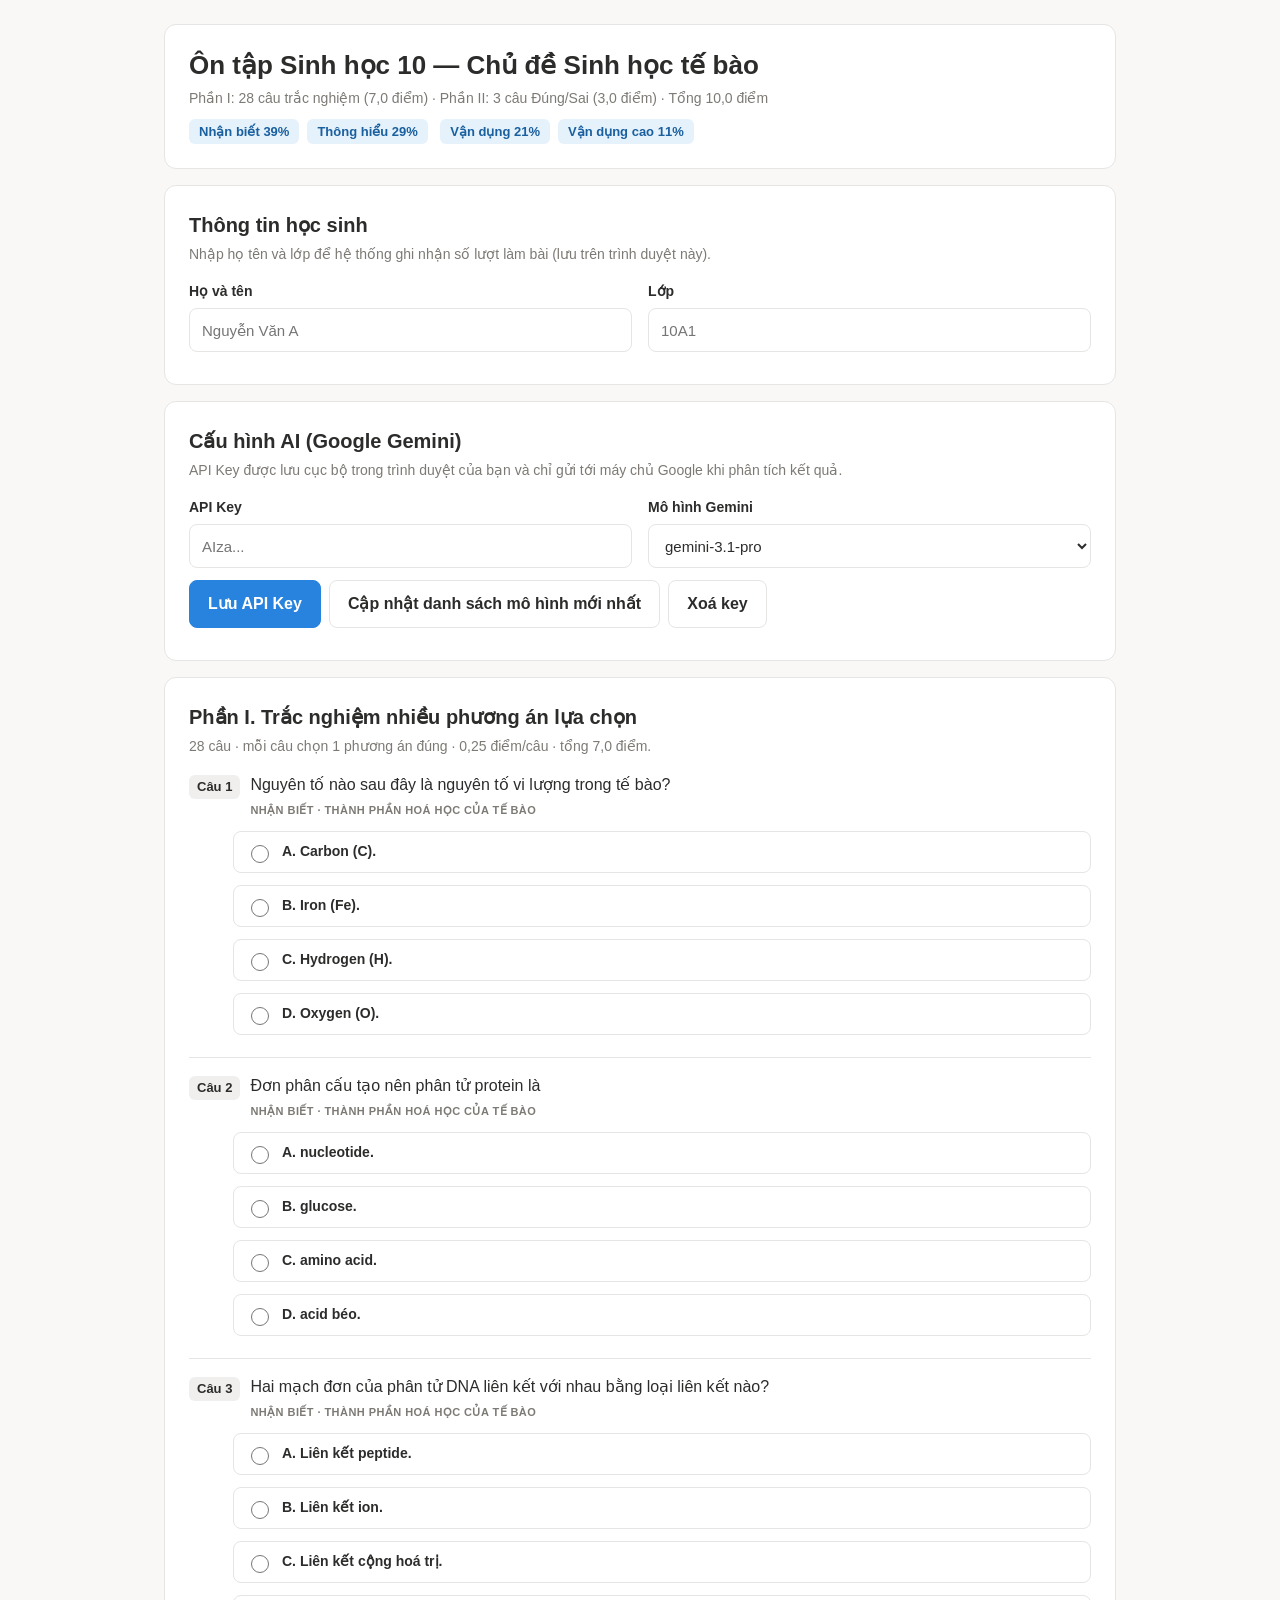
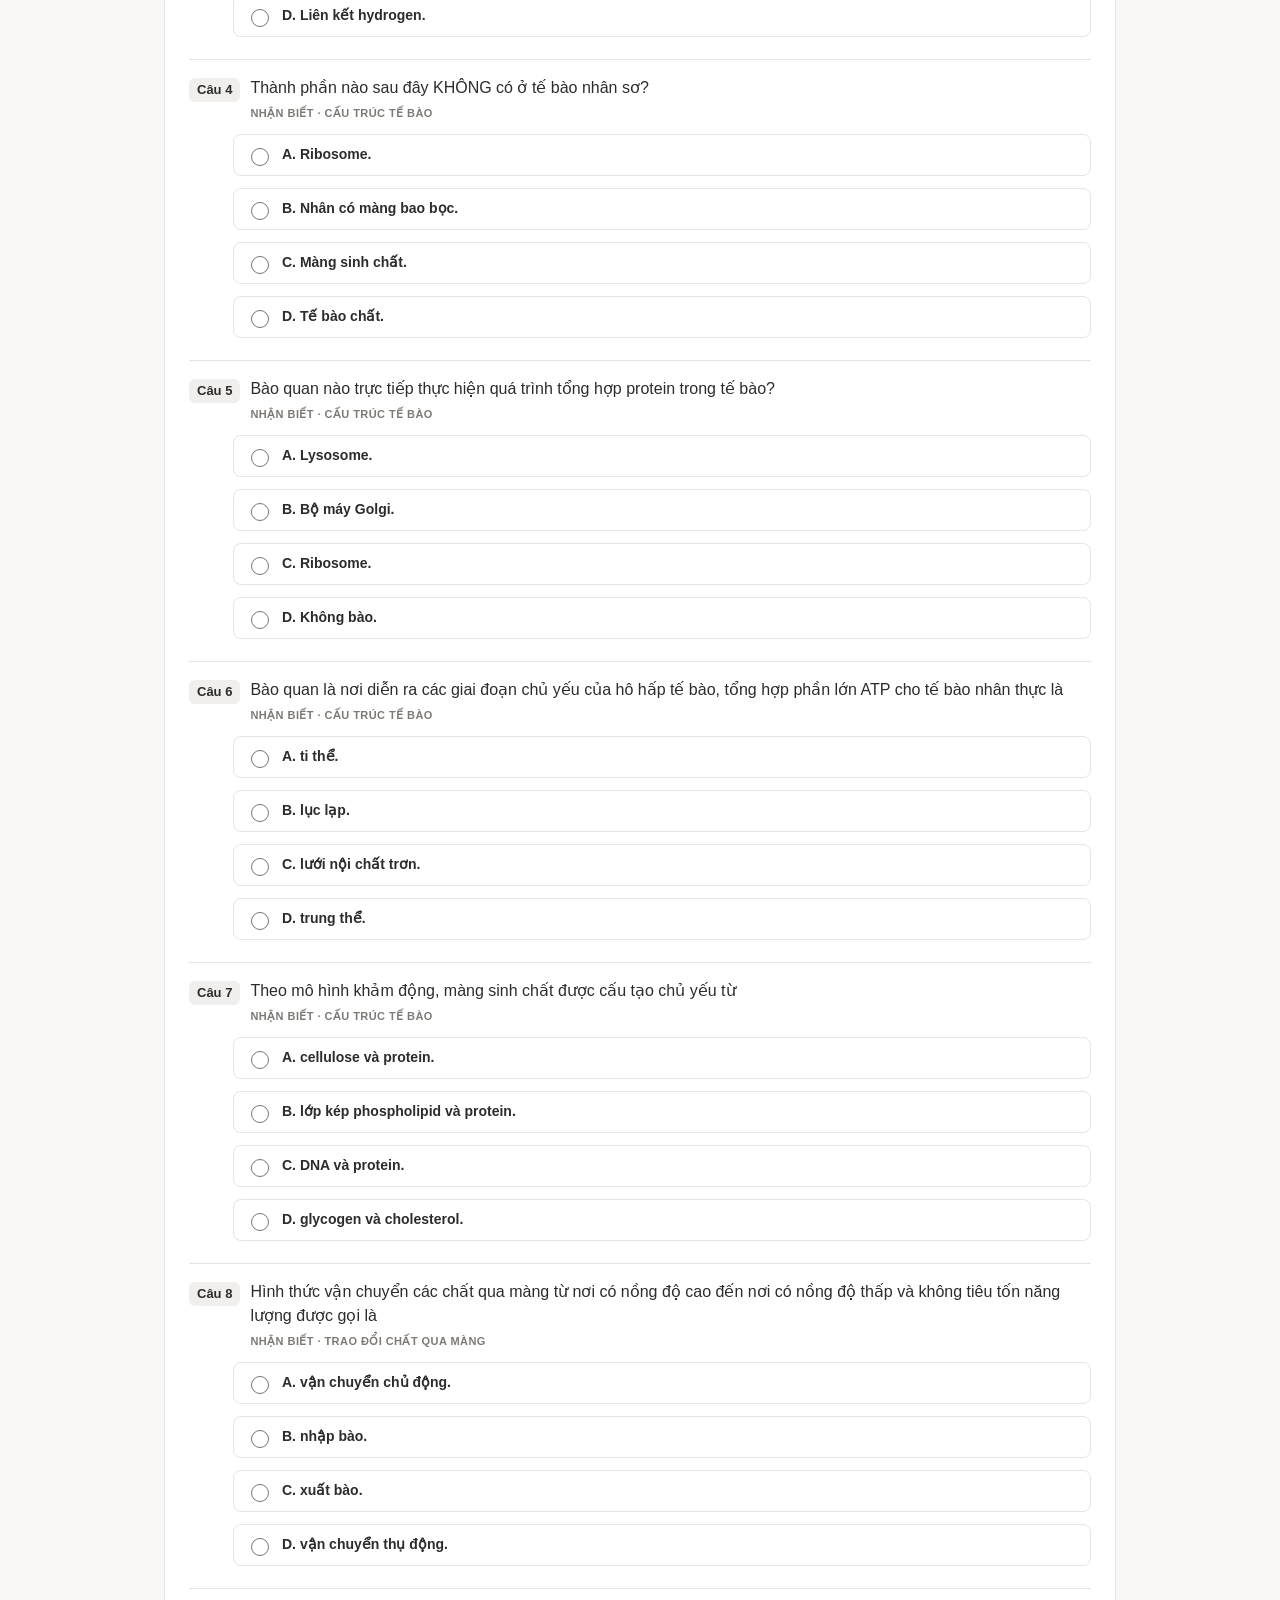
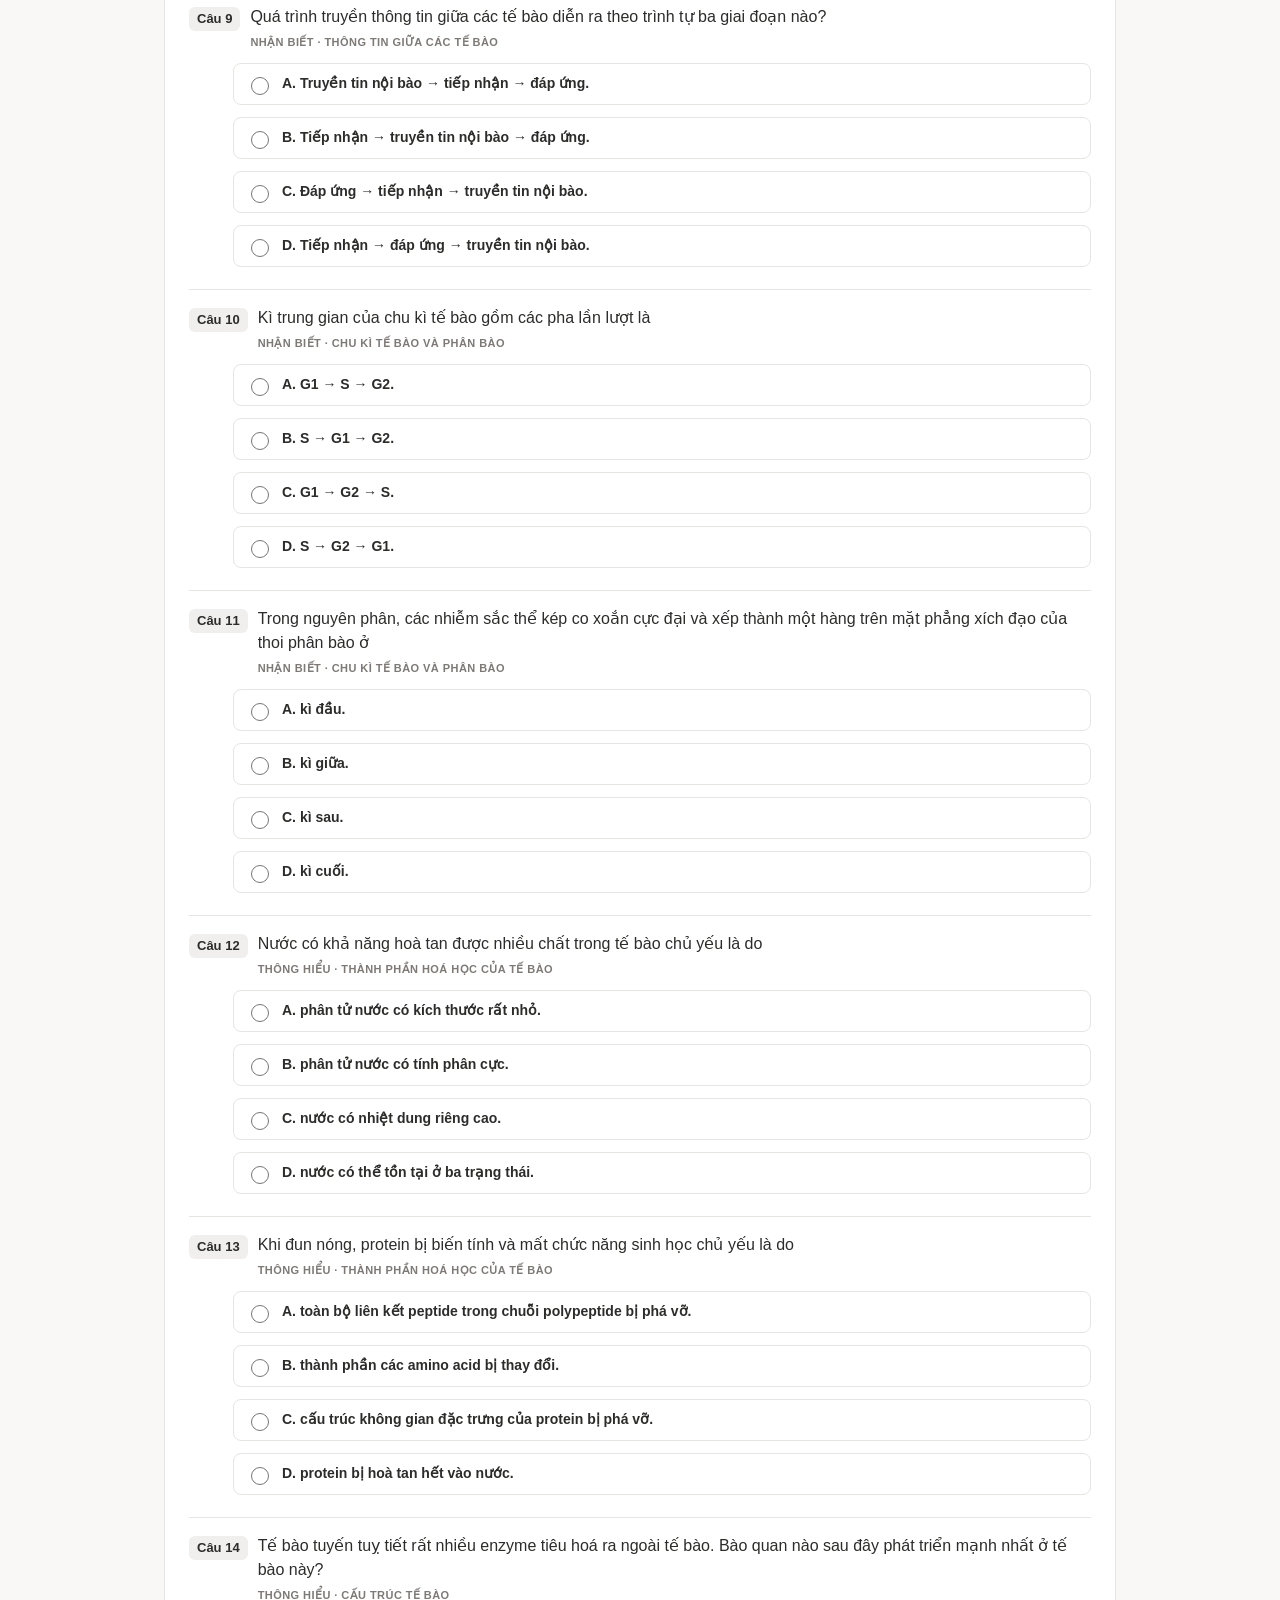
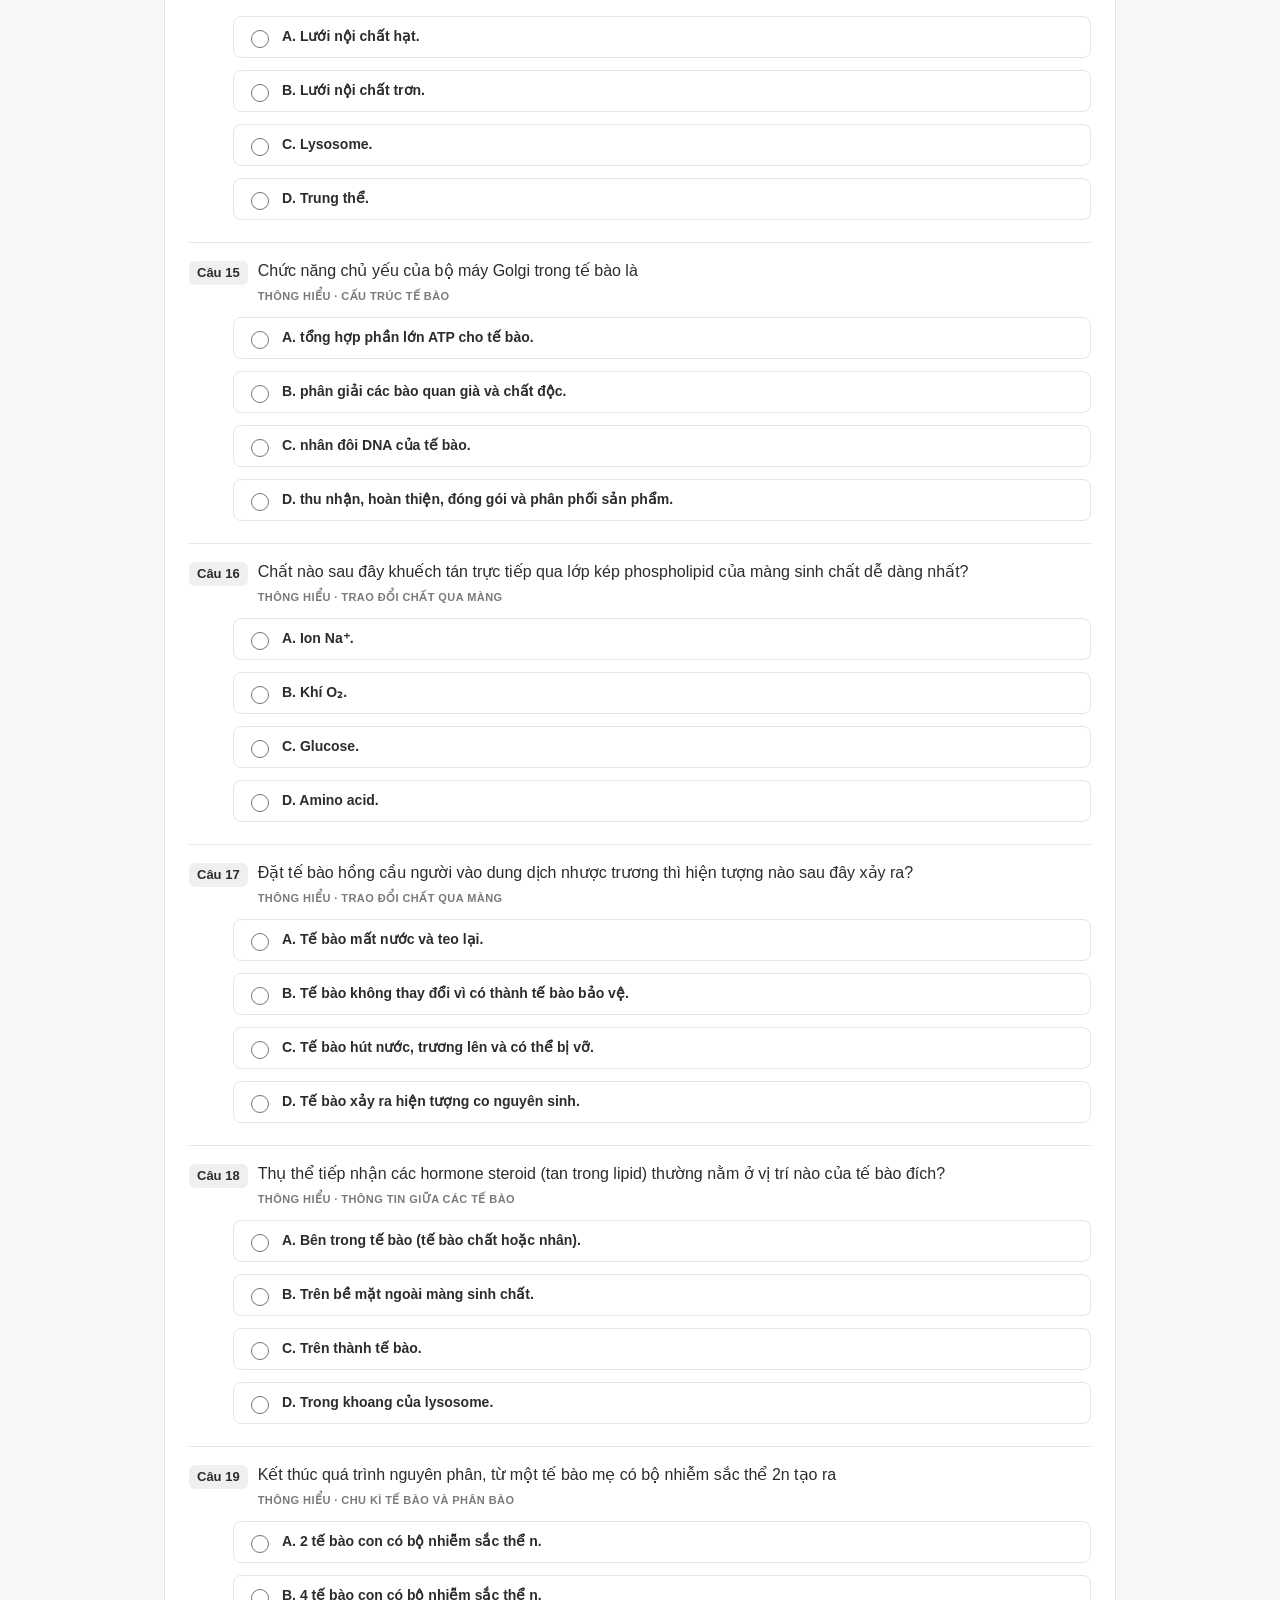
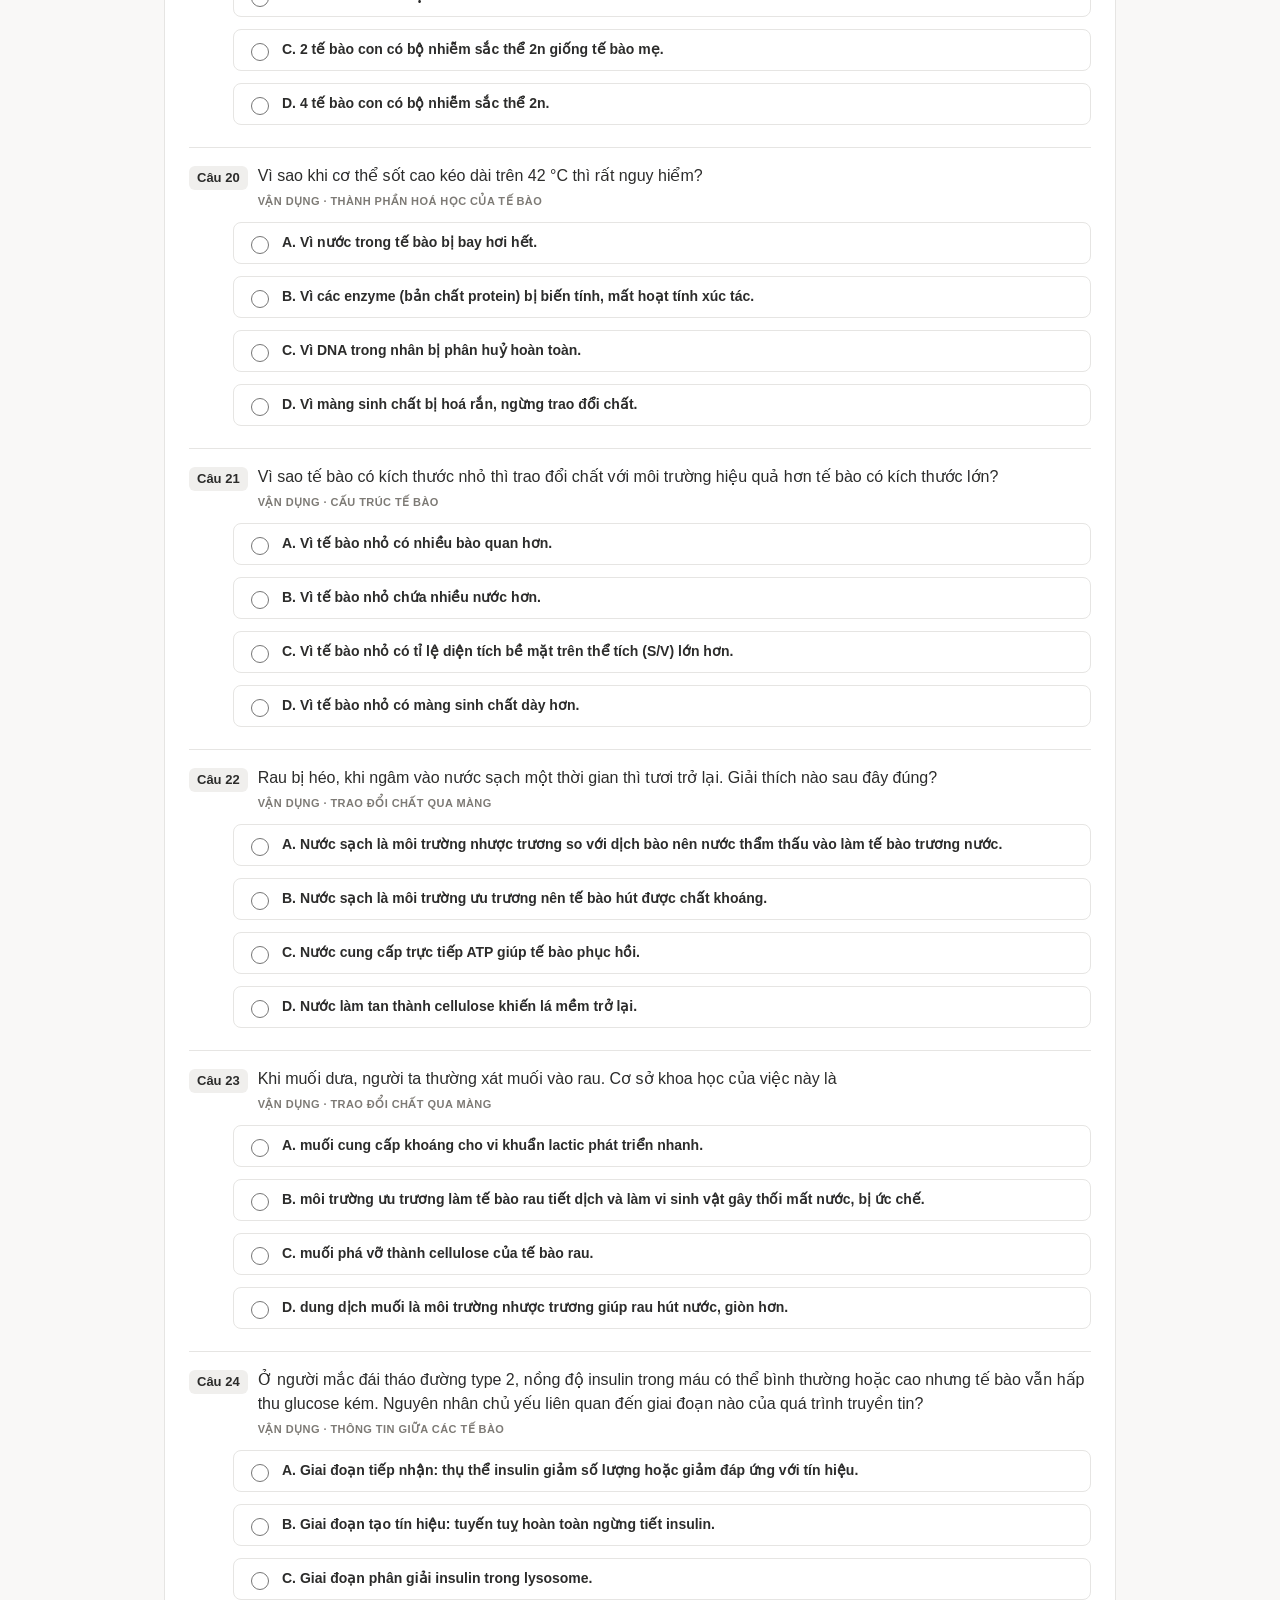
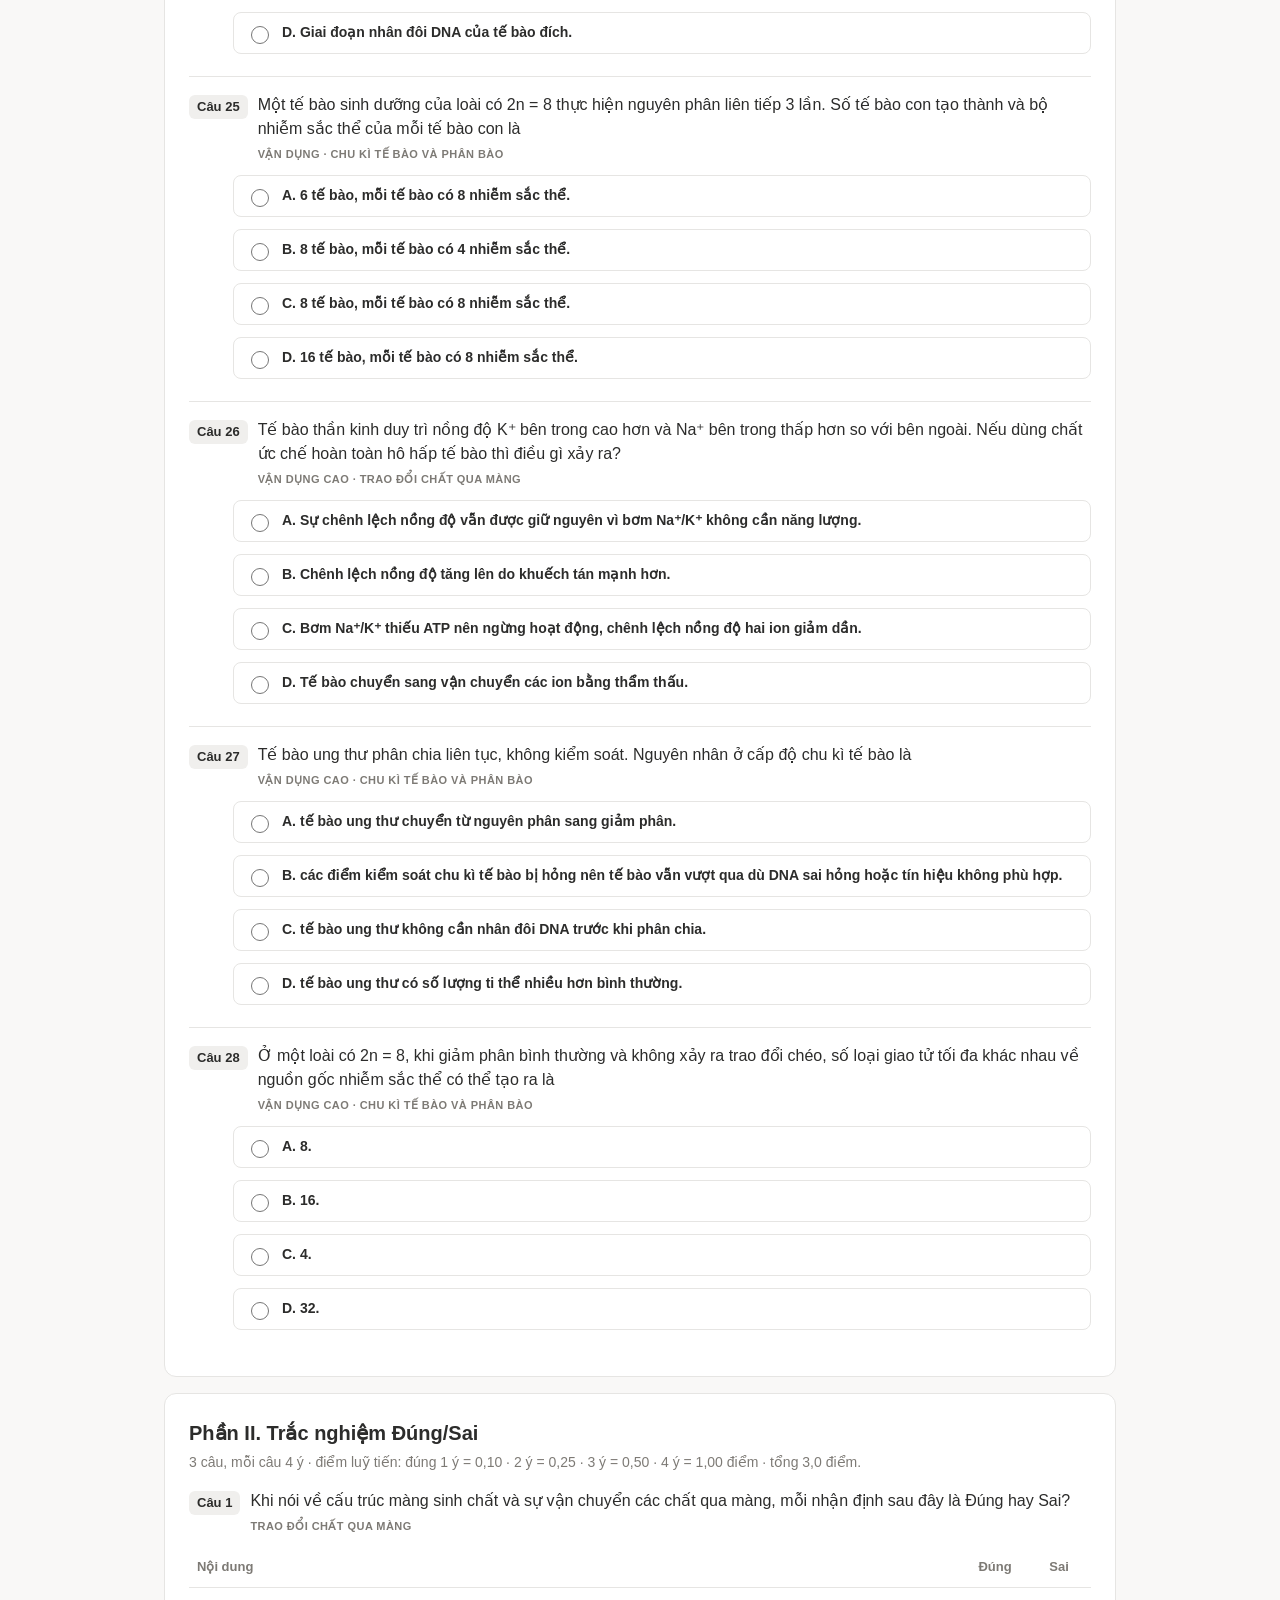
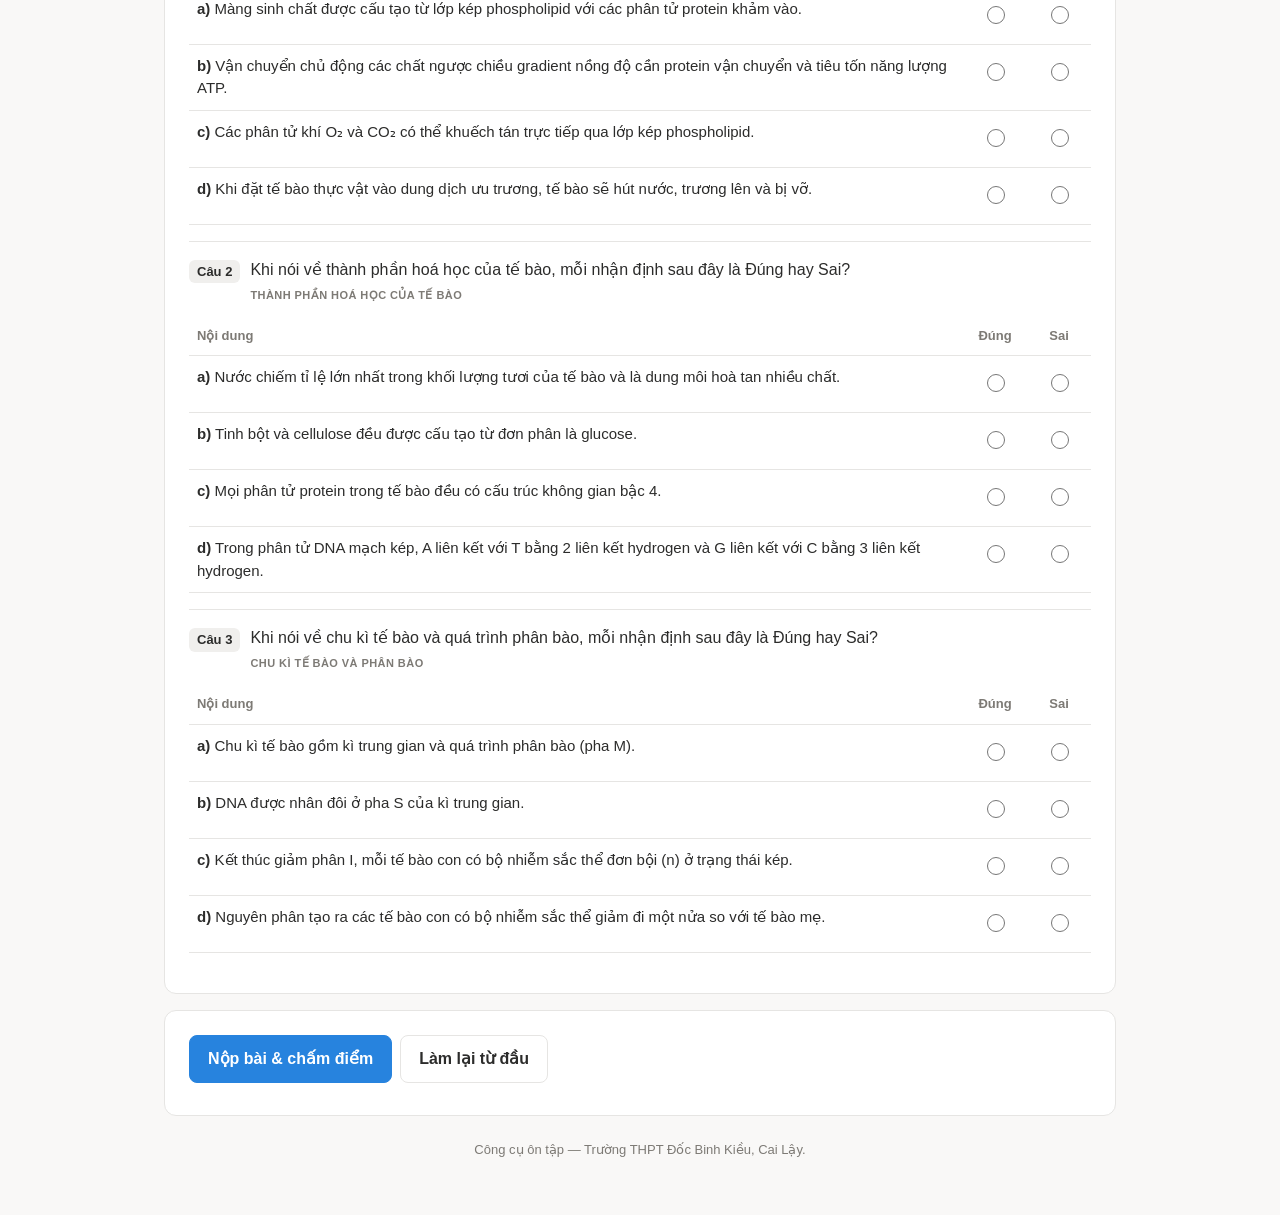
==== index.html @ 1cf95577 "Add files via upload" ====
<!DOCTYPE html>
<html lang="vi">
<head>
<meta charset="UTF-8" />
<meta name="viewport" content="width=device-width, initial-scale=1" />
<title>Ôn tập Sinh học 10 — Sinh học tế bào</title>
<style>
  :root{
    --text:#2C2C2B; --text2:#7D7A75; --canvas:#FFFFFF; --soft:#F9F8F7;
    --surface2:#F0EFED; --border:#E6E5E3;
    --blue:#2783DE; --blue-soft:#E5F2FC;
    --green:#46A171; --green-soft:#E8F1EC;
    --orange:#D5803B; --orange-soft:#FBEBDE;
    --red:#E56458; --red-soft:#FCE9E7;
  }
  *{box-sizing:border-box}
  body{margin:0;background:var(--soft);color:var(--text);
    font:16px/1.5 -apple-system,BlinkMacSystemFont,"Segoe UI",Roboto,Helvetica,Arial,sans-serif;}
  .wrap{max-width:1000px;margin:0 auto;padding:24px}
  header.hero{background:var(--canvas);border:1px solid var(--border);border-radius:12px;padding:24px;margin-bottom:16px}
  h1{font-size:26px;line-height:1.25;margin:0 0 6px}
  .sub{color:var(--text2);font-size:14px;margin:0}
  .pill{display:inline-block;background:var(--blue-soft);color:#1a5f9e;border-radius:6px;padding:3px 10px;font-size:13px;font-weight:600;margin-right:8px;margin-top:10px}
  .card{background:var(--canvas);border:1px solid var(--border);border-radius:12px;padding:24px;margin-bottom:16px}
  .card h2{font-size:20px;margin:0 0 4px}
  .card h3{font-size:17px;margin:0 0 12px}
  .hint{color:var(--text2);font-size:14px;margin:0 0 16px}
  .grid2{display:grid;grid-template-columns:1fr 1fr;gap:16px}
  label{display:block;font-size:14px;font-weight:600;margin-bottom:6px}
  input[type=text],input[type=password],select{width:100%;padding:10px 12px;border:1px solid var(--border);border-radius:8px;font-size:15px;background:var(--canvas);color:var(--text);min-height:44px}
  input:focus,select:focus,button:focus-visible{outline:2px solid var(--blue);outline-offset:1px}
  button{font:inherit;font-weight:600;border-radius:8px;border:1px solid var(--border);background:var(--canvas);color:var(--text);padding:11px 18px;min-height:44px;cursor:pointer}
  button:hover{background:var(--surface2)}
  button:disabled{opacity:.55;cursor:not-allowed}
  button.primary{background:var(--blue);border-color:var(--blue);color:#fff}
  button.primary:hover{background:#1f6fbd}
  button.ghost{background:transparent}
  .row{display:flex;gap:8px;flex-wrap:wrap;align-items:flex-end}
  .q{border-top:1px solid var(--border);padding:16px 0}
  .q:first-child{border-top:none;padding-top:0}
  .qhead{display:flex;gap:10px;align-items:flex-start;margin-bottom:10px}
  .qnum{flex:0 0 auto;background:var(--surface2);border-radius:6px;font-size:13px;font-weight:700;padding:2px 8px;margin-top:2px}
  .lvtag{font-size:11px;color:var(--text2);font-weight:600;text-transform:uppercase;letter-spacing:.04em}
  .opts{display:grid;gap:6px;margin-left:44px}
  .expl{margin-left:44px;margin-top:8px;background:var(--soft);border-left:3px solid var(--blue);border-radius:0 8px 8px 0;padding:10px 14px;font-size:14px;color:#4a4845}
  @media(max-width:640px){.opts,.expl{margin-left:0}.grid2{grid-template-columns:1fr}}
  .opt{display:flex;gap:10px;align-items:flex-start;padding:9px 12px;border:1px solid var(--border);border-radius:8px;cursor:pointer;background:var(--canvas)}
  .opt:hover{background:var(--soft)}
  .opt input{margin-top:4px;accent-color:var(--blue);width:18px;height:18px;flex:0 0 auto}
  .opt.correct{background:var(--green-soft);border-color:var(--green)}
  .opt.wrong{background:var(--red-soft);border-color:var(--red)}
  table.ds{width:100%;border-collapse:collapse}
  table.ds td,table.ds th{border-bottom:1px solid var(--border);padding:10px 8px;text-align:left;vertical-align:top;font-size:15px}
  table.ds th{font-size:13px;color:var(--text2);font-weight:600}
  table.ds td.tf{width:64px;text-align:center;white-space:nowrap}
  .ok{color:var(--green);font-weight:700}
  .no{color:var(--red);font-weight:700}
  .scorebar{display:grid;grid-template-columns:repeat(3,1fr);gap:12px;margin:4px 0 20px}
  @media(max-width:640px){.scorebar{grid-template-columns:1fr}}
  .sc{border:1px solid var(--border);border-radius:10px;padding:16px;text-align:center;background:var(--soft)}
  .sc .lab{font-size:13px;color:var(--text2)}
  .sc .val{font-size:28px;font-weight:700;margin-top:4px}
  .sc.total{background:var(--blue-soft);border-color:#bcdcf7}
  .sc.total .val{color:#1a5f9e}
  .attempt{display:inline-block;background:var(--orange-soft);color:#8f5320;border:1px solid #F0D3B6;border-radius:8px;padding:8px 14px;font-weight:700;margin-bottom:16px}
  pre.summary{background:var(--soft);border:1px solid var(--border);border-radius:8px;padding:16px;white-space:pre-wrap;font:13px/1.7 Menlo,Consolas,monospace;margin:0 0 12px}
  canvas{max-width:100%;height:auto}
  .legend{display:flex;gap:16px;flex-wrap:wrap;font-size:13px;color:var(--text2);margin-top:8px}
  .msg{font-size:14px;margin-top:8px}
  .msg.err{color:var(--red)}
  .msg.good{color:var(--green)}
  .hidden{display:none}
  .aiout{border:1px solid var(--border);border-radius:10px;padding:16px 20px;background:var(--soft);font-size:15px;line-height:1.65}
  .aiout h4{margin:18px 0 6px;font-size:16px}
  .aiout h4:first-child{margin-top:0}
  .aiout ul{margin:6px 0;padding-left:20px}
  .spinner{display:inline-block;width:14px;height:14px;border:2px solid var(--border);border-top-color:var(--blue);border-radius:50%;animation:spin .8s linear infinite;vertical-align:-2px;margin-right:6px}
  @keyframes spin{to{transform:rotate(360deg)}}
  @media (prefers-reduced-motion: reduce){.spinner{animation:none}}
  footer{color:var(--text2);font-size:13px;text-align:center;padding:8px 0 32px}
</style>
</head>
<body>
<div class="wrap">

  <header class="hero">
    <h1>Ôn tập Sinh học 10 — Chủ đề Sinh học tế bào</h1>
    <p class="sub">Phần I: 28 câu trắc nghiệm (7,0 điểm) · Phần II: 3 câu Đúng/Sai (3,0 điểm) · Tổng 10,0 điểm</p>
    <div>
      <span class="pill">Nhận biết 39%</span><span class="pill">Thông hiểu 29%</span>
      <span class="pill">Vận dụng 21%</span><span class="pill">Vận dụng cao 11%</span>
    </div>
  </header>

  <section class="card">
    <h2>Thông tin học sinh</h2>
    <p class="hint">Nhập họ tên và lớp để hệ thống ghi nhận số lượt làm bài (lưu trên trình duyệt này).</p>
    <div class="grid2">
      <div><label for="hsName">Họ và tên</label><input id="hsName" type="text" placeholder="Nguyễn Văn A" /></div>
      <div><label for="hsClass">Lớp</label><input id="hsClass" type="text" placeholder="10A1" /></div>
    </div>
    <div class="msg" id="prevInfo"></div>
  </section>

  <section class="card">
    <h2>Cấu hình AI (Google Gemini)</h2>
    <p class="hint">API Key được lưu cục bộ trong trình duyệt của bạn và chỉ gửi tới máy chủ Google khi phân tích kết quả.</p>
    <div class="grid2">
      <div><label for="apiKey">API Key</label><input id="apiKey" type="password" placeholder="AIza..." autocomplete="off" /></div>
      <div><label for="modelSel">Mô hình Gemini</label><select id="modelSel"></select></div>
    </div>
    <div class="row" style="margin-top:12px">
      <button id="saveKey" class="primary">Lưu API Key</button>
      <button id="refreshModels" class="ghost">Cập nhật danh sách mô hình mới nhất</button>
      <button id="clearKey" class="ghost">Xoá key</button>
    </div>
    <div class="msg" id="keyMsg"></div>
  </section>

  <section class="card">
    <h2>Phần I. Trắc nghiệm nhiều phương án lựa chọn</h2>
    <p class="hint">28 câu · mỗi câu chọn 1 phương án đúng · 0,25 điểm/câu · tổng 7,0 điểm.</p>
    <div id="p1"></div>
  </section>

  <section class="card">
    <h2>Phần II. Trắc nghiệm Đúng/Sai</h2>
    <p class="hint">3 câu, mỗi câu 4 ý · điểm luỹ tiến: đúng 1 ý = 0,10 · 2 ý = 0,25 · 3 ý = 0,50 · 4 ý = 1,00 điểm · tổng 3,0 điểm.</p>
    <div id="p2"></div>
  </section>

  <section class="card">
    <div class="row">
      <button id="submitBtn" class="primary">Nộp bài &amp; chấm điểm</button>
      <button id="resetBtn" class="ghost">Làm lại từ đầu</button>
    </div>
    <div class="msg" id="submitMsg"></div>
  </section>

  <section class="card hidden" id="resultCard">
    <h2>Kết quả</h2>
    <div class="attempt" id="attemptLine"></div>
    <div class="scorebar">
      <div class="sc"><div class="lab">Phần I (tối đa 7,0)</div><div class="val" id="scP1">–</div></div>
      <div class="sc"><div class="lab">Phần II (tối đa 3,0)</div><div class="val" id="scP2">–</div></div>
      <div class="sc total"><div class="lab">Tổng điểm (10,0)</div><div class="val" id="scTotal">–</div></div>
    </div>
    <div id="p2detail"></div>
    <h3 style="margin-top:24px">Năng lực theo mảng kiến thức</h3>
    <canvas id="chart" width="920" height="320"></canvas>
    <div class="legend"><span>■ ≥ 80%: vững</span><span>■ 50–79%: cần củng cố</span><span>■ &lt; 50%: cần học lại</span></div>
    <h3 style="margin-top:24px">Tóm tắt kết quả (để sao chép hoặc chụp lại)</h3>
    <pre class="summary" id="summaryBox"></pre>
    <button id="copyBtn" class="ghost">Sao chép tóm tắt</button>
    <span class="msg" id="copyMsg"></span>
  </section>

  <section class="card hidden" id="aiCard">
    <h2>Phân tích &amp; khuyến nghị từ AI</h2>
    <p class="hint">AI phân tích theo từng phần và từng mảng kiến thức, kèm giải thích ngắn gọn cho các câu làm sai.</p>
    <div class="row"><button id="aiBtn" class="primary">Phân tích kết quả bằng AI</button></div>
    <div class="msg" id="aiMsg"></div>
    <div class="aiout hidden" id="aiOut" style="margin-top:16px"></div>
  </section>

  <section class="card hidden" id="reviewCard">
    <h2>Xem lại bài làm &amp; đáp án</h2>
    <div id="review"></div>
  </section>

  <footer>Công cụ ôn tập — Trường THPT Đốc Binh Kiều, Cai Lậy.</footer>
</div>
<script>
const AREAS = {
  HH: "Thành phần hoá học của tế bào",
  CT: "Cấu trúc tế bào",
  TD: "Trao đổi chất qua màng",
  TT: "Thông tin giữa các tế bào",
  PB: "Chu kì tế bào và phân bào"
};

const P1 = [
{q:"Nguyên tố nào sau đây là nguyên tố vi lượng trong tế bào?",o:["Carbon (C).","Iron (Fe).","Hydrogen (H).","Oxygen (O)."],a:1,area:"HH",lv:"Nhận biết",e:"Nguyên tố vi lượng chiếm dưới 0,01% khối lượng cơ thể, gồm Fe, Cu, Zn, Mn, I… Còn C, H, O là nguyên tố đa lượng."},
{q:"Đơn phân cấu tạo nên phân tử protein là",o:["nucleotide.","glucose.","amino acid.","acid béo."],a:2,area:"HH",lv:"Nhận biết",e:"Protein là đại phân tử đa phân, đơn phân là amino acid nối nhau bằng liên kết peptide."},
{q:"Hai mạch đơn của phân tử DNA liên kết với nhau bằng loại liên kết nào?",o:["Liên kết peptide.","Liên kết ion.","Liên kết cộng hoá trị.","Liên kết hydrogen."],a:3,area:"HH",lv:"Nhận biết",e:"Các nucleotide trên hai mạch bắt cặp bổ sung A–T (2 liên kết hydrogen) và G–C (3 liên kết hydrogen)."},
{q:"Thành phần nào sau đây KHÔNG có ở tế bào nhân sơ?",o:["Ribosome.","Nhân có màng bao bọc.","Màng sinh chất.","Tế bào chất."],a:1,area:"CT",lv:"Nhận biết",e:"Tế bào nhân sơ chưa có nhân hoàn chỉnh: vùng nhân chứa DNA dạng vòng, không được bao bọc bởi màng nhân."},
{q:"Bào quan nào trực tiếp thực hiện quá trình tổng hợp protein trong tế bào?",o:["Lysosome.","Bộ máy Golgi.","Ribosome.","Không bào."],a:2,area:"CT",lv:"Nhận biết",e:"Ribosome là nơi diễn ra dịch mã, lắp ráp các amino acid thành chuỗi polypeptide."},
{q:"Bào quan là nơi diễn ra các giai đoạn chủ yếu của hô hấp tế bào, tổng hợp phần lớn ATP cho tế bào nhân thực là",o:["ti thể.","lục lạp.","lưới nội chất trơn.","trung thể."],a:0,area:"CT",lv:"Nhận biết",e:"Ti thể có màng kép, là nơi diễn ra chu trình Krebs và chuỗi truyền electron tạo phần lớn ATP."},
{q:"Theo mô hình khảm động, màng sinh chất được cấu tạo chủ yếu từ",o:["cellulose và protein.","lớp kép phospholipid và protein.","DNA và protein.","glycogen và cholesterol."],a:1,area:"CT",lv:"Nhận biết",e:"Màng sinh chất gồm lớp kép phospholipid với các protein khảm vào (xuyên màng hoặc bám màng), ngoài ra còn có cholesterol, glycoprotein, glycolipid."},
{q:"Hình thức vận chuyển các chất qua màng từ nơi có nồng độ cao đến nơi có nồng độ thấp và không tiêu tốn năng lượng được gọi là",o:["vận chuyển chủ động.","nhập bào.","xuất bào.","vận chuyển thụ động."],a:3,area:"TD",lv:"Nhận biết",e:"Vận chuyển thụ động (khuếch tán đơn giản, khuếch tán tăng cường, thẩm thấu) diễn ra theo chiều gradient nồng độ, không tiêu tốn ATP."},
{q:"Quá trình truyền thông tin giữa các tế bào diễn ra theo trình tự ba giai đoạn nào?",o:["Truyền tin nội bào → tiếp nhận → đáp ứng.","Tiếp nhận → truyền tin nội bào → đáp ứng.","Đáp ứng → tiếp nhận → truyền tin nội bào.","Tiếp nhận → đáp ứng → truyền tin nội bào."],a:1,area:"TT",lv:"Nhận biết",e:"Ba giai đoạn: tiếp nhận tín hiệu nhờ thụ thể → truyền tin nội bào qua các phân tử trung gian → đáp ứng của tế bào."},
{q:"Kì trung gian của chu kì tế bào gồm các pha lần lượt là",o:["G1 → S → G2.","S → G1 → G2.","G1 → G2 → S.","S → G2 → G1."],a:0,area:"PB",lv:"Nhận biết",e:"Kì trung gian gồm pha G1 (sinh trưởng), pha S (nhân đôi DNA và nhiễm sắc thể), pha G2 (chuẩn bị cho phân bào)."},
{q:"Trong nguyên phân, các nhiễm sắc thể kép co xoắn cực đại và xếp thành một hàng trên mặt phẳng xích đạo của thoi phân bào ở",o:["kì đầu.","kì giữa.","kì sau.","kì cuối."],a:1,area:"PB",lv:"Nhận biết",e:"Đặc trưng của kì giữa nguyên phân là nhiễm sắc thể kép co xoắn cực đại, xếp thành một hàng ở mặt phẳng xích đạo."},
{q:"Nước có khả năng hoà tan được nhiều chất trong tế bào chủ yếu là do",o:["phân tử nước có kích thước rất nhỏ.","phân tử nước có tính phân cực.","nước có nhiệt dung riêng cao.","nước có thể tồn tại ở ba trạng thái."],a:1,area:"HH",lv:"Thông hiểu",e:"Đôi electron dùng chung bị lệch về phía oxygen làm phân tử nước phân cực, nên nước bao quanh và hoà tan tốt các chất phân cực, chất dạng ion."},
{q:"Khi đun nóng, protein bị biến tính và mất chức năng sinh học chủ yếu là do",o:["toàn bộ liên kết peptide trong chuỗi polypeptide bị phá vỡ.","thành phần các amino acid bị thay đổi.","cấu trúc không gian đặc trưng của protein bị phá vỡ.","protein bị hoà tan hết vào nước."],a:2,area:"HH",lv:"Thông hiểu",e:"Nhiệt độ cao phá vỡ các liên kết yếu duy trì cấu trúc bậc 2, 3, 4 khiến protein mất cấu hình không gian đặc trưng, do đó mất chức năng."},
{q:"Tế bào tuyến tuỵ tiết rất nhiều enzyme tiêu hoá ra ngoài tế bào. Bào quan nào sau đây phát triển mạnh nhất ở tế bào này?",o:["Lưới nội chất hạt.","Lưới nội chất trơn.","Lysosome.","Trung thể."],a:0,area:"CT",lv:"Thông hiểu",e:"Enzyme tiêu hoá bản chất là protein tiết, được tổng hợp trên ribosome gắn với lưới nội chất hạt rồi chuyển sang bộ máy Golgi để hoàn thiện và xuất bào."},
{q:"Chức năng chủ yếu của bộ máy Golgi trong tế bào là",o:["tổng hợp phần lớn ATP cho tế bào.","phân giải các bào quan già và chất độc.","nhân đôi DNA của tế bào.","thu nhận, hoàn thiện, đóng gói và phân phối sản phẩm."],a:3,area:"CT",lv:"Thông hiểu",e:"Golgi được ví như phân xưởng hoàn thiện – đóng gói – phân phối protein và lipid nhận từ lưới nội chất."},
{q:"Chất nào sau đây khuếch tán trực tiếp qua lớp kép phospholipid của màng sinh chất dễ dàng nhất?",o:["Ion Na⁺.","Khí O₂.","Glucose.","Amino acid."],a:1,area:"TD",lv:"Thông hiểu",e:"O₂ là phân tử nhỏ, không phân cực nên tan được trong phần đuôi kị nước và khuếch tán trực tiếp; ion và chất phân cực phải đi qua protein vận chuyển."},
{q:"Đặt tế bào hồng cầu người vào dung dịch nhược trương thì hiện tượng nào sau đây xảy ra?",o:["Tế bào mất nước và teo lại.","Tế bào không thay đổi vì có thành tế bào bảo vệ.","Tế bào hút nước, trương lên và có thể bị vỡ.","Tế bào xảy ra hiện tượng co nguyên sinh."],a:2,area:"TD",lv:"Thông hiểu",e:"Môi trường nhược trương có nồng độ chất tan thấp hơn trong tế bào nên nước thẩm thấu vào; hồng cầu không có thành tế bào nên có thể vỡ (hiện tượng tan bào)."},
{q:"Thụ thể tiếp nhận các hormone steroid (tan trong lipid) thường nằm ở vị trí nào của tế bào đích?",o:["Bên trong tế bào (tế bào chất hoặc nhân).","Trên bề mặt ngoài màng sinh chất.","Trên thành tế bào.","Trong khoang của lysosome."],a:0,area:"TT",lv:"Thông hiểu",e:"Hormone steroid tan trong lipid nên khuếch tán qua màng sinh chất và liên kết với thụ thể nằm trong tế bào chất hoặc trong nhân."},
{q:"Kết thúc quá trình nguyên phân, từ một tế bào mẹ có bộ nhiễm sắc thể 2n tạo ra",o:["2 tế bào con có bộ nhiễm sắc thể n.","4 tế bào con có bộ nhiễm sắc thể n.","2 tế bào con có bộ nhiễm sắc thể 2n giống tế bào mẹ.","4 tế bào con có bộ nhiễm sắc thể 2n."],a:2,area:"PB",lv:"Thông hiểu",e:"Nguyên phân giữ nguyên bộ nhiễm sắc thể: 1 tế bào mẹ 2n tạo 2 tế bào con 2n giống nhau và giống tế bào mẹ."},
{q:"Vì sao khi cơ thể sốt cao kéo dài trên 42 °C thì rất nguy hiểm?",o:["Vì nước trong tế bào bị bay hơi hết.","Vì các enzyme (bản chất protein) bị biến tính, mất hoạt tính xúc tác.","Vì DNA trong nhân bị phân huỷ hoàn toàn.","Vì màng sinh chất bị hoá rắn, ngừng trao đổi chất."],a:1,area:"HH",lv:"Vận dụng",e:"Enzyme là protein; nhiệt độ quá cao làm biến tính enzyme, các phản ứng chuyển hoá trong tế bào bị rối loạn nghiêm trọng."},
{q:"Vì sao tế bào có kích thước nhỏ thì trao đổi chất với môi trường hiệu quả hơn tế bào có kích thước lớn?",o:["Vì tế bào nhỏ có nhiều bào quan hơn.","Vì tế bào nhỏ chứa nhiều nước hơn.","Vì tế bào nhỏ có tỉ lệ diện tích bề mặt trên thể tích (S/V) lớn hơn.","Vì tế bào nhỏ có màng sinh chất dày hơn."],a:2,area:"CT",lv:"Vận dụng",e:"Tỉ lệ S/V càng lớn thì diện tích màng phục vụ cho mỗi đơn vị thể tích càng nhiều, tốc độ trao đổi chất và khuếch tán trong tế bào càng nhanh."},
{q:"Rau bị héo, khi ngâm vào nước sạch một thời gian thì tươi trở lại. Giải thích nào sau đây đúng?",o:["Nước sạch là môi trường nhược trương so với dịch bào nên nước thẩm thấu vào làm tế bào trương nước.","Nước sạch là môi trường ưu trương nên tế bào hút được chất khoáng.","Nước cung cấp trực tiếp ATP giúp tế bào phục hồi.","Nước làm tan thành cellulose khiến lá mềm trở lại."],a:0,area:"TD",lv:"Vận dụng",e:"Dịch bào có nồng độ chất tan cao hơn nước sạch nên nước thẩm thấu vào không bào, tế bào trương lên, mô lá căng và rau tươi trở lại."},
{q:"Khi muối dưa, người ta thường xát muối vào rau. Cơ sở khoa học của việc này là",o:["muối cung cấp khoáng cho vi khuẩn lactic phát triển nhanh.","môi trường ưu trương làm tế bào rau tiết dịch và làm vi sinh vật gây thối mất nước, bị ức chế.","muối phá vỡ thành cellulose của tế bào rau.","dung dịch muối là môi trường nhược trương giúp rau hút nước, giòn hơn."],a:1,area:"TD",lv:"Vận dụng",e:"Dung dịch muối đậm đặc là môi trường ưu trương: nước từ tế bào rau đi ra tạo dịch cho vi khuẩn lactic lên men, đồng thời vi sinh vật gây thối bị mất nước nên bị ức chế."},
{q:"Ở người mắc đái tháo đường type 2, nồng độ insulin trong máu có thể bình thường hoặc cao nhưng tế bào vẫn hấp thu glucose kém. Nguyên nhân chủ yếu liên quan đến giai đoạn nào của quá trình truyền tin?",o:["Giai đoạn tiếp nhận: thụ thể insulin giảm số lượng hoặc giảm đáp ứng với tín hiệu.","Giai đoạn tạo tín hiệu: tuyến tuỵ hoàn toàn ngừng tiết insulin.","Giai đoạn phân giải insulin trong lysosome.","Giai đoạn nhân đôi DNA của tế bào đích."],a:0,area:"TT",lv:"Vận dụng",e:"Đái tháo đường type 2 gắn với tính kháng insulin: thụ thể insulin trên tế bào đích giảm số lượng hoặc giảm nhạy cảm nên tín hiệu không được tiếp nhận hiệu quả."},
{q:"Một tế bào sinh dưỡng của loài có 2n = 8 thực hiện nguyên phân liên tiếp 3 lần. Số tế bào con tạo thành và bộ nhiễm sắc thể của mỗi tế bào con là",o:["6 tế bào, mỗi tế bào có 8 nhiễm sắc thể.","8 tế bào, mỗi tế bào có 4 nhiễm sắc thể.","8 tế bào, mỗi tế bào có 8 nhiễm sắc thể.","16 tế bào, mỗi tế bào có 8 nhiễm sắc thể."],a:2,area:"PB",lv:"Vận dụng",e:"Số tế bào con = 2³ = 8. Nguyên phân giữ nguyên bộ nhiễm sắc thể nên mỗi tế bào con vẫn có 2n = 8 nhiễm sắc thể."},
{q:"Tế bào thần kinh duy trì nồng độ K⁺ bên trong cao hơn và Na⁺ bên trong thấp hơn so với bên ngoài. Nếu dùng chất ức chế hoàn toàn hô hấp tế bào thì điều gì xảy ra?",o:["Sự chênh lệch nồng độ vẫn được giữ nguyên vì bơm Na⁺/K⁺ không cần năng lượng.","Chênh lệch nồng độ tăng lên do khuếch tán mạnh hơn.","Bơm Na⁺/K⁺ thiếu ATP nên ngừng hoạt động, chênh lệch nồng độ hai ion giảm dần.","Tế bào chuyển sang vận chuyển các ion bằng thẩm thấu."],a:2,area:"TD",lv:"Vận dụng cao",e:"Gradient Na⁺/K⁺ được duy trì nhờ bơm Na⁺/K⁺ vận chuyển chủ động, tiêu tốn ATP. Thiếu ATP, bơm ngừng hoạt động, các ion khuếch tán thụ động làm gradient mất dần."},
{q:"Tế bào ung thư phân chia liên tục, không kiểm soát. Nguyên nhân ở cấp độ chu kì tế bào là",o:["tế bào ung thư chuyển từ nguyên phân sang giảm phân.","các điểm kiểm soát chu kì tế bào bị hỏng nên tế bào vẫn vượt qua dù DNA sai hỏng hoặc tín hiệu không phù hợp.","tế bào ung thư không cần nhân đôi DNA trước khi phân chia.","tế bào ung thư có số lượng ti thể nhiều hơn bình thường."],a:1,area:"PB",lv:"Vận dụng cao",e:"Các điểm kiểm soát (G1, G2, điểm kiểm soát thoi phân bào) bị rối loạn do đột biến khiến tế bào phân chia liên tục, tích luỹ sai hỏng và tạo khối u."},
{q:"Ở một loài có 2n = 8, khi giảm phân bình thường và không xảy ra trao đổi chéo, số loại giao tử tối đa khác nhau về nguồn gốc nhiễm sắc thể có thể tạo ra là",o:["8.","16.","4.","32."],a:1,area:"PB",lv:"Vận dụng cao",e:"2n = 8 nên n = 4 cặp nhiễm sắc thể tương đồng. Mỗi cặp phân li độc lập cho 2 khả năng, số loại giao tử tối đa = 2⁴ = 16."}
];

const P2 = [
{stem:"Khi nói về cấu trúc màng sinh chất và sự vận chuyển các chất qua màng, mỗi nhận định sau đây là Đúng hay Sai?",area:"TD",items:[
 {t:"Màng sinh chất được cấu tạo từ lớp kép phospholipid với các phân tử protein khảm vào.",a:true,e:"Đúng theo mô hình khảm động của Singer và Nicolson."},
 {t:"Vận chuyển chủ động các chất ngược chiều gradient nồng độ cần protein vận chuyển và tiêu tốn năng lượng ATP.",a:true,e:"Đây là đặc điểm cơ bản của vận chuyển chủ động, ví dụ bơm Na⁺/K⁺."},
 {t:"Các phân tử khí O₂ và CO₂ có thể khuếch tán trực tiếp qua lớp kép phospholipid.",a:true,e:"O₂ và CO₂ là phân tử nhỏ, không phân cực nên khuếch tán đơn giản qua lớp kép lipid."},
 {t:"Khi đặt tế bào thực vật vào dung dịch ưu trương, tế bào sẽ hút nước, trương lên và bị vỡ.",a:false,e:"Sai. Trong môi trường ưu trương, tế bào thực vật mất nước và xảy ra co nguyên sinh; ngoài ra thành cellulose giúp tế bào không bị vỡ."}
]},
{stem:"Khi nói về thành phần hoá học của tế bào, mỗi nhận định sau đây là Đúng hay Sai?",area:"HH",items:[
 {t:"Nước chiếm tỉ lệ lớn nhất trong khối lượng tươi của tế bào và là dung môi hoà tan nhiều chất.",a:true,e:"Nước thường chiếm khoảng 70–90% khối lượng tươi và là dung môi, môi trường phản ứng của tế bào."},
 {t:"Tinh bột và cellulose đều được cấu tạo từ đơn phân là glucose.",a:true,e:"Cả hai đều là polysaccharide của glucose, chỉ khác nhau về kiểu liên kết glycosidic nên chức năng khác nhau."},
 {t:"Mọi phân tử protein trong tế bào đều có cấu trúc không gian bậc 4.",a:false,e:"Sai. Chỉ những protein gồm từ hai chuỗi polypeptide trở lên mới có cấu trúc bậc 4 (ví dụ hemoglobin)."},
 {t:"Trong phân tử DNA mạch kép, A liên kết với T bằng 2 liên kết hydrogen và G liên kết với C bằng 3 liên kết hydrogen.",a:true,e:"Đây là nguyên tắc bổ sung trong cấu trúc xoắn kép của DNA."}
]},
{stem:"Khi nói về chu kì tế bào và quá trình phân bào, mỗi nhận định sau đây là Đúng hay Sai?",area:"PB",items:[
 {t:"Chu kì tế bào gồm kì trung gian và quá trình phân bào (pha M).",a:true,e:"Chu kì tế bào ở sinh vật nhân thực gồm kì trung gian (G1, S, G2) và pha M (phân chia nhân và phân chia tế bào chất)."},
 {t:"DNA được nhân đôi ở pha S của kì trung gian.",a:true,e:"Pha S là pha tổng hợp (synthesis), nơi DNA nhân đôi làm nhiễm sắc thể đơn thành nhiễm sắc thể kép."},
 {t:"Kết thúc giảm phân I, mỗi tế bào con có bộ nhiễm sắc thể đơn bội (n) ở trạng thái kép.",a:true,e:"Giảm phân I là phân bào giảm nhiễm: hai nhiễm sắc thể kép trong cặp tương đồng phân li, tạo tế bào con có n nhiễm sắc thể kép."},
 {t:"Nguyên phân tạo ra các tế bào con có bộ nhiễm sắc thể giảm đi một nửa so với tế bào mẹ.",a:false,e:"Sai. Giảm một nửa bộ nhiễm sắc thể là đặc điểm của giảm phân; nguyên phân giữ nguyên bộ nhiễm sắc thể 2n."}
]}
];

/* ================= STATE & HELPERS ================= */
const LS = {key:"sh10_tb_apikey", model:"sh10_tb_model", attempts:"sh10_tb_attempts", info:"sh10_tb_info"};
const LETTER = ["A","B","C","D"];
const SUB = ["a","b","c","d"];
const DEFAULT_MODELS = [
  "gemini-3.1-pro",
  "gemini-3.6-flash",
  "gemini-3.5-flash",
  "gemini-3.5-flash-lite",
  "gemini-3.1-flash-lite",
  "gemini-2.5-pro",
  "gemini-2.5-flash",
  "gemini-2.5-flash-lite"
];
let graded = null;
const $ = (id) => document.getElementById(id);
const fmt = (n) => n.toFixed(2).replace(".", ",");
function esc(s){return String(s).replace(/[&<>"]/g, c=>({"&":"&amp;","<":"&lt;",">":"&gt;",'"':"&quot;"}[c]));}

/* ================= RENDER ĐỀ ================= */
function renderExam(){
  $("p1").innerHTML = P1.map((it,i)=>{
    const opts = it.o.map((o,j)=>
      '<label class="opt" data-q="'+i+'" data-o="'+j+'">'+
      '<input type="radio" name="q'+i+'" value="'+j+'" />'+
      '<span><strong>'+LETTER[j]+'.</strong> '+esc(o)+'</span></label>').join("");
    return '<div class="q" id="q'+i+'">'+
      '<div class="qhead"><span class="qnum">Câu '+(i+1)+'</span>'+
      '<span><span class="qtext">'+esc(it.q)+'</span><br><span class="lvtag">'+it.lv+' · '+AREAS[it.area]+'</span></span></div>'+
      '<div class="opts">'+opts+'</div><div class="expl hidden" id="e1_'+i+'"></div></div>';
  }).join("");

  $("p2").innerHTML = P2.map((c,i)=>{
    const rows = c.items.map((it,j)=>
      '<tr><td><strong>'+SUB[j]+')</strong> '+esc(it.t)+'<div class="expl hidden" id="e2_'+i+'_'+j+'" style="margin-left:0"></div></td>'+
      '<td class="tf"><label class="opt" style="justify-content:center;border:none;padding:4px"><input type="radio" name="ds'+i+'_'+j+'" value="D" /></label></td>'+
      '<td class="tf"><label class="opt" style="justify-content:center;border:none;padding:4px"><input type="radio" name="ds'+i+'_'+j+'" value="S" /></label></td></tr>').join("");
    return '<div class="q"><div class="qhead"><span class="qnum">Câu '+(i+1)+'</span>'+
      '<span><span class="qtext">'+esc(c.stem)+'</span><br><span class="lvtag">'+AREAS[c.area]+'</span></span></div>'+
      '<table class="ds"><thead><tr><th>Nội dung</th><th style="text-align:center">Đúng</th><th style="text-align:center">Sai</th></tr></thead><tbody>'+rows+'</tbody></table></div>';
  }).join("");
}

/* ================= CHẤM ĐIỂM ================= */
const LADDER = [0, 0.1, 0.25, 0.5, 1.0];

function grade(){
  const p1 = P1.map((it,i)=>{
    const el = document.querySelector('input[name="q'+i+'"]:checked');
    const pick = el ? Number(el.value) : null;
    return {i, pick, correct: pick === it.a, area: it.area, lv: it.lv};
  });
  const p1Correct = p1.filter(r=>r.correct).length;
  const p1Score = p1Correct * 0.25;

  const p2 = P2.map((c,i)=>{
    const items = c.items.map((it,j)=>{
      const el = document.querySelector('input[name="ds'+i+'_'+j+'"]:checked');
      const pick = el ? el.value : null;
      const picked = pick === null ? null : (pick === "D");
      return {j, pick: picked, correct: picked !== null && picked === it.a};
    });
    const nCorrect = items.filter(x=>x.correct).length;
    return {i, items, nCorrect, score: LADDER[nCorrect], area: c.area};
  });
  const p2Score = p2.reduce((s,c)=>s+c.score,0);

  const areaStat = {};
  Object.keys(AREAS).forEach(k=>areaStat[k]={correct:0,total:0});
  p1.forEach(r=>{areaStat[r.area].total++; if(r.correct) areaStat[r.area].correct++;});
  p2.forEach(c=>{areaStat[c.area].total+=4; areaStat[c.area].correct+=c.nCorrect;});

  const lvStat = {};
  p1.forEach(r=>{ lvStat[r.lv] = lvStat[r.lv] || {correct:0,total:0}; lvStat[r.lv].total++; if(r.correct) lvStat[r.lv].correct++; });

  return {p1, p2, p1Correct, p1Score, p2Score, total:p1Score+p2Score, areaStat, lvStat};
}

/* ================= LƯỢT LÀM BÀI ================= */
function attemptKey(name, cls){
  return (name.trim().toLowerCase().replace(/\s+/g," ")) + "|" + (cls.trim().toLowerCase().replace(/\s+/g," "));
}
function getAttempts(){ try{ return JSON.parse(localStorage.getItem(LS.attempts) || "{}"); }catch(e){ return {}; } }
function bumpAttempt(name, cls){
  const all = getAttempts();
  const k = attemptKey(name, cls);
  all[k] = (all[k] || 0) + 1;
  localStorage.setItem(LS.attempts, JSON.stringify(all));
  return all[k];
}
function peekAttempt(name, cls){ return getAttempts()[attemptKey(name, cls)] || 0; }

function showPrevInfo(){
  const n = $("hsName").value, c = $("hsClass").value;
  if(!n.trim() || !c.trim()){ $("prevInfo").textContent = ""; return; }
  const k = peekAttempt(n,c);
  $("prevInfo").textContent = k > 0
    ? "Học sinh này đã làm bài " + k + " lần trên trình duyệt này. Lần nộp tiếp theo sẽ là lần thứ " + (k+1) + "."
    : "Chưa có lượt làm bài nào được ghi nhận cho học sinh này.";
}

/* ================= BIỂU ĐỒ ================= */
function drawChart(areaStat){
  const cv = $("chart"), ctx = cv.getContext("2d");
  const keys = Object.keys(AREAS);
  const W = cv.width, H = cv.height;
  ctx.clearRect(0,0,W,H);
  ctx.fillStyle = "#FFFFFF"; ctx.fillRect(0,0,W,H);
  const padL = 260, padR = 70, padT = 24, padB = 24;
  const plotW = W - padL - padR;
  const n = keys.length;
  const rowH = (H - padT - padB) / n;
  const barH = Math.min(28, rowH * 0.5);

  ctx.strokeStyle = "#E6E5E3"; ctx.lineWidth = 1;
  ctx.fillStyle = "#7D7A75"; ctx.font = "12px -apple-system, Arial, sans-serif";
  for(let p=0; p<=100; p+=25){
    const x = padL + plotW * p/100;
    ctx.beginPath(); ctx.moveTo(x, padT-6); ctx.lineTo(x, H-padB); ctx.stroke();
    ctx.textAlign = "center"; ctx.fillText(p+"%", x, H-padB+16);
  }

  keys.forEach((k,i)=>{
    const st = areaStat[k];
    const pct = st.total ? st.correct/st.total*100 : 0;
    const y = padT + i*rowH + rowH/2;
    ctx.fillStyle = "#2C2C2B"; ctx.font = "600 13px -apple-system, Arial, sans-serif"; ctx.textAlign = "right";
    ctx.fillText(AREAS[k], padL - 14, y + 1);
    ctx.fillStyle = "#7D7A75"; ctx.font = "11px -apple-system, Arial, sans-serif";
    ctx.fillText(st.correct + "/" + st.total + " ý đúng", padL - 14, y + 16);
    ctx.fillStyle = "#F0EFED";
    ctx.fillRect(padL, y - barH/2, plotW, barH);
    const color = pct >= 80 ? "#46A171" : (pct >= 50 ? "#D5803B" : "#E56458");
    ctx.fillStyle = color;
    ctx.fillRect(padL, y - barH/2, Math.max(2, plotW*pct/100), barH);
    ctx.fillStyle = "#2C2C2B"; ctx.font = "700 13px -apple-system, Arial, sans-serif"; ctx.textAlign = "left";
    ctx.fillText(Math.round(pct) + "%", padL + plotW + 10, y + 5);
  });
}

/* ================= HIỂN THỊ KẾT QUẢ ================= */
function showResult(g, attemptNo, name, cls){
  $("resultCard").classList.remove("hidden");
  $("aiCard").classList.remove("hidden");
  $("reviewCard").classList.remove("hidden");
  $("attemptLine").textContent = "Lượt làm bài: lần thứ " + attemptNo;
  $("scP1").textContent = fmt(g.p1Score);
  $("scP2").textContent = fmt(g.p2Score);
  $("scTotal").textContent = fmt(g.total);

  $("p2detail").innerHTML = '<h3>Chi tiết điểm Phần II (luỹ tiến)</h3><table class="ds"><thead><tr><th>Câu</th><th>Số ý đúng</th><th>Điểm</th></tr></thead><tbody>'+
    g.p2.map(c=>'<tr><td>Câu '+(c.i+1)+'</td><td>'+c.nCorrect+'/4</td><td><strong>'+fmt(c.score)+'</strong></td></tr>').join("")+
    '</tbody></table>';

  drawChart(g.areaStat);

  P1.forEach((it,i)=>{
    document.querySelectorAll('.opt[data-q="'+i+'"]').forEach(el=>{
      const j = Number(el.dataset.o);
      el.classList.remove("correct","wrong");
      if(j === it.a) el.classList.add("correct");
      else if(g.p1[i].pick === j) el.classList.add("wrong");
      el.querySelector("input").disabled = true;
    });
    const ex = $("e1_"+i);
    ex.classList.remove("hidden");
    const st = g.p1[i].correct ? '<span class="ok">Đúng.</span> ' : ('<span class="no">Sai.</span> Đáp án đúng: <strong>'+LETTER[it.a]+'</strong>. ');
    ex.innerHTML = st + esc(it.e);
  });
  P2.forEach((c,i)=>{
    c.items.forEach((it,j)=>{
      document.querySelectorAll('input[name="ds'+i+'_'+j+'"]').forEach(el=>el.disabled = true);
      const ex = $("e2_"+i+"_"+j);
      ex.classList.remove("hidden");
      const r = g.p2[i].items[j];
      const st = r.correct ? '<span class="ok">Đúng.</span> ' : ('<span class="no">Sai.</span> Đáp án: <strong>'+(it.a?"Đúng":"Sai")+'</strong>. ');
      ex.innerHTML = st + esc(it.e);
    });
  });
  $("review").innerHTML = '<p class="hint">Đáp án đúng và giải thích đã được hiển thị trực tiếp dưới từng câu ở Phần I và Phần II phía trên.</p>';

  const wrong1 = g.p1.filter(r=>!r.correct).map(r=>r.i+1);
  const lines = [];
  lines.push("KẾT QUẢ ÔN TẬP SINH HỌC 10 — CHỦ ĐỀ SINH HỌC TẾ BÀO");
  lines.push("Họ và tên: " + name + "   |   Lớp: " + cls);
  lines.push("Thời điểm nộp: " + new Date().toLocaleString("vi-VN"));
  lines.push("Lượt làm bài: lần thứ " + attemptNo);
  lines.push("------------------------------------------------");
  lines.push("Phần I (28 câu): " + g.p1Correct + "/28 câu đúng — " + fmt(g.p1Score) + "/7,00 điểm");
  g.p2.forEach(c=>lines.push("Phần II – Câu " + (c.i+1) + ": " + c.nCorrect + "/4 ý đúng — " + fmt(c.score) + " điểm"));
  lines.push("Phần II tổng: " + fmt(g.p2Score) + "/3,00 điểm");
  lines.push("TỔNG ĐIỂM: " + fmt(g.total) + "/10,00");
  lines.push("------------------------------------------------");
  lines.push("Năng lực theo mảng kiến thức:");
  Object.keys(AREAS).forEach(k=>{
    const st = g.areaStat[k];
    const pct = st.total ? Math.round(st.correct/st.total*100) : 0;
    lines.push("  · " + AREAS[k] + ": " + st.correct + "/" + st.total + " (" + pct + "%)");
  });
  lines.push("Theo mức độ nhận thức (Phần I):");
  Object.keys(g.lvStat).forEach(k=>lines.push("  · " + k + ": " + g.lvStat[k].correct + "/" + g.lvStat[k].total));
  lines.push("Các câu Phần I làm sai: " + (wrong1.length ? wrong1.join(", ") : "không có"));
  $("summaryBox").textContent = lines.join("\n");

  if(typeof $("resultCard").scrollIntoView === "function"){
    $("resultCard").scrollIntoView({behavior:"smooth", block:"start"});
  }
}

/* ================= GEMINI ================= */
function fillModels(list, selected){
  const sel = $("modelSel");
  sel.innerHTML = list.map(m=>'<option value="'+esc(m)+'">'+esc(m)+'</option>').join("");
  if(selected && list.indexOf(selected) >= 0) sel.value = selected;
}

async function fetchModelList(key){
  const res = await fetch("https://generativelanguage.googleapis.com/v1beta/models?pageSize=1000&key=" + encodeURIComponent(key));
  const data = await res.json();
  if(!res.ok) throw new Error((data.error && data.error.message) || ("HTTP " + res.status));
  const models = (data.models || [])
    .filter(m => (m.supportedGenerationMethods || []).indexOf("generateContent") >= 0)
    .map(m => m.name.replace(/^models\//, ""))
    .filter(n => !/embedding|aqa|imagen|veo|tts|image-generation|native-audio|live-/i.test(n));
  if(!models.length) throw new Error("API Key này không có mô hình sinh văn bản nào khả dụng");
  return models.sort(rankModel);
}

function modelScore(n){
  let s = 0;
  const v = (n.match(/gemini-(\d+(?:\.\d+)?)/) || [0, 0])[1];
  s += parseFloat(v) * 100;
  if(/flash/.test(n)) s += 30;
  if(/pro/.test(n)) s += 20;
  if(/lite/.test(n)) s -= 10;
  if(/preview|exp|thinking|latest-\d/.test(n)) s -= 40;
  if(/-\d{2}-\d{2}$|-\d{3}$/.test(n)) s -= 15;
  return s;
}
function rankModel(a, b){ return modelScore(b) - modelScore(a) || a.localeCompare(b); }

async function refreshModels(silent){
  const key = $("apiKey").value.trim();
  const msg = $("keyMsg");
  if(!key){
    if(!silent){ msg.className = "msg err"; msg.textContent = "Vui lòng nhập API Key trước khi cập nhật danh sách mô hình."; }
    return null;
  }
  msg.className = "msg"; msg.innerHTML = '<span class="spinner"></span>Đang lấy danh sách mô hình khả dụng từ Google…';
  try{
    const models = await fetchModelList(key);
    const saved = localStorage.getItem(LS.model);
    const chosen = (saved && models.indexOf(saved) >= 0) ? saved : models[0];
    fillModels(models, chosen);
    localStorage.setItem(LS.model, chosen);
    msg.className = "msg good";
    msg.textContent = "Đã cập nhật " + models.length + " mô hình khả dụng cho API Key này. Đang chọn: " + chosen + ".";
    return models;
  }catch(err){
    msg.className = "msg err";
    msg.textContent = "Không lấy được danh sách mô hình (" + err.message + "). Tạm dùng danh sách dự phòng.";
    fillModels(DEFAULT_MODELS, localStorage.getItem(LS.model));
    return null;
  }
}

function buildPrompt(g, name, cls, attemptNo){
  const wrong1 = g.p1.filter(r=>!r.correct).map(r=>{
    const it = P1[r.i];
    return "- Câu " + (r.i+1) + " [" + AREAS[it.area] + " · " + it.lv + "]: " + it.q +
      " | Học sinh chọn: " + (r.pick === null ? "không trả lời" : LETTER[r.pick] + ". " + it.o[r.pick]) +
      " | Đáp án đúng: " + LETTER[it.a] + ". " + it.o[it.a];
  }).join("\n");
  const wrong2 = [];
  g.p2.forEach(c=>{
    c.items.forEach((r,j)=>{
      if(!r.correct){
        const it = P2[c.i].items[j];
        wrong2.push("- Câu " + (c.i+1) + SUB[j] + " [" + AREAS[P2[c.i].area] + "]: " + it.t +
          " | Học sinh chọn: " + (r.pick === null ? "không trả lời" : (r.pick ? "Đúng" : "Sai")) +
          " | Đáp án đúng: " + (it.a ? "Đúng" : "Sai"));
      }
    });
  });
  const areas = Object.keys(AREAS).map(k=>{
    const st = g.areaStat[k];
    return "- " + AREAS[k] + ": " + st.correct + "/" + st.total + " ý đúng (" + (st.total ? Math.round(st.correct/st.total*100) : 0) + "%)";
  }).join("\n");
  const lvs = Object.keys(g.lvStat).map(k=>"- " + k + ": " + g.lvStat[k].correct + "/" + g.lvStat[k].total).join("\n");

  return [
"Bạn là giáo viên Sinh học THPT giàu kinh nghiệm. Hãy phân tích kết quả bài ôn tập chủ đề Sinh học tế bào (Sinh học 10) của học sinh dưới đây.",
"Yêu cầu: viết bằng tiếng Việt, chính xác khoa học tuyệt đối, không bịa đặt. Chỉ dùng markdown đơn giản (## tiêu đề, - gạch đầu dòng, **in đậm**).",
"Cấu trúc bắt buộc:",
"## 1. Nhận xét chung",
"## 2. Phân tích theo từng phần (Phần I trắc nghiệm, Phần II đúng/sai)",
"## 3. Phân tích theo từng mảng kiến thức",
"## 4. Giải thích ngắn gọn các câu làm sai (mỗi câu 1–2 câu văn, nêu rõ vì sao đáp án đúng là đúng)",
"## 5. Khuyến nghị và kiến thức cần bổ sung (kèm kế hoạch ôn tập cụ thể)",
"",
"THÔNG TIN BÀI LÀM",
"Học sinh: " + name + " — Lớp: " + cls + " — Lượt làm bài: lần thứ " + attemptNo,
"Phần I: " + g.p1Correct + "/28 câu đúng = " + fmt(g.p1Score) + "/7,00 điểm",
"Phần II (thang luỹ tiến 0,1 – 0,25 – 0,5 – 1,0): " + g.p2.map(c=>"Câu "+(c.i+1)+": "+c.nCorrect+"/4 ý = "+fmt(c.score)).join("; ") + " — tổng " + fmt(g.p2Score) + "/3,00",
"Tổng điểm: " + fmt(g.total) + "/10,00",
"",
"KẾT QUẢ THEO MẢNG KIẾN THỨC",
areas,
"",
"KẾT QUẢ THEO MỨC ĐỘ NHẬN THỨC (Phần I)",
lvs,
"",
"CÁC CÂU PHẦN I LÀM SAI",
(wrong1 || "(không có)"),
"",
"CÁC Ý PHẦN II LÀM SAI",
(wrong2.length ? wrong2.join("\n") : "(không có)")
  ].join("\n");
}

function mdToHtml(md){
  const out = [];
  let inList = false;
  md.split("\n").forEach(raw=>{
    let line = esc(raw.trim());
    line = line.replace(/\*\*(.+?)\*\*/g, "<strong>$1</strong>");
    if(/^#{1,6}\s/.test(line)){
      if(inList){ out.push("</ul>"); inList = false; }
      out.push("<h4>" + line.replace(/^#{1,6}\s*/, "") + "</h4>");
    } else if(/^[-*]\s+/.test(line)){
      if(!inList){ out.push("<ul>"); inList = true; }
      out.push("<li>" + line.replace(/^[-*]\s+/, "") + "</li>");
    } else if(line === ""){
      if(inList){ out.push("</ul>"); inList = false; }
    } else {
      if(inList){ out.push("</ul>"); inList = false; }
      out.push("<p>" + line + "</p>");
    }
  });
  if(inList) out.push("</ul>");
  return out.join("");
}

async function callGemini(key, model, prompt){
  const url = "https://generativelanguage.googleapis.com/v1beta/models/" + encodeURIComponent(model) + ":generateContent?key=" + encodeURIComponent(key);
  const res = await fetch(url, {
    method: "POST",
    headers: {"Content-Type": "application/json"},
    body: JSON.stringify({
      contents: [{role: "user", parts: [{text: prompt}]}],
      generationConfig: {temperature: 0.3, maxOutputTokens: 4096}
    })
  });
  const data = await res.json();
  if(!res.ok){
    const e = new Error((data.error && data.error.message) || ("HTTP " + res.status));
    e.status = res.status;
    throw e;
  }
  const parts = (((data.candidates || [])[0] || {}).content || {}).parts || [];
  const text = parts.map(p=>p.text || "").join("\n").trim();
  if(!text) throw new Error("mô hình không trả về nội dung");
  return text;
}

function isModelError(err){
  return err.status === 404 || /no longer available|not found|is not supported|not available|deprecat/i.test(err.message || "");
}

async function runAI(){
  if(!graded){ return; }
  const key = $("apiKey").value.trim();
  const msg = $("aiMsg"), out = $("aiOut");
  if(!key){ msg.className = "msg err"; msg.textContent = "Chưa có API Key. Vui lòng nhập và lưu API Key Gemini ở phần Cấu hình AI."; return; }
  $("aiBtn").disabled = true;
  const prompt = buildPrompt(graded, graded.name, graded.cls, graded.attemptNo);
  let model = $("modelSel").value;
  msg.className = "msg"; msg.innerHTML = '<span class="spinner"></span>Đang phân tích bằng ' + esc(model) + '…';
  try{
    let text, usedModel = model, firstErr = null;
    try{
      text = await callGemini(key, model, prompt);
    }catch(err){
      if(!isModelError(err)) throw err;
      firstErr = err;
      msg.innerHTML = '<span class="spinner"></span>Mô hình ' + esc(model) + ' không còn khả dụng. Đang tự tìm mô hình thay thế…';
      const models = await fetchModelList(key);
      fillModels(models, models[0]);
      const candidates = models.filter(m => m !== model).slice(0, 4);
      for(const m of candidates){
        try{
          msg.innerHTML = '<span class="spinner"></span>Đang thử lại với ' + esc(m) + '…';
          text = await callGemini(key, m, prompt);
          usedModel = m;
          break;
        }catch(e2){
          if(!isModelError(e2)) throw e2;
        }
      }
      if(!text) throw firstErr;
      $("modelSel").value = usedModel;
      localStorage.setItem(LS.model, usedModel);
    }
    out.innerHTML = mdToHtml(text);
    out.classList.remove("hidden");
    msg.className = "msg good";
    msg.textContent = "Phân tích xong bằng mô hình " + usedModel + "." +
      (usedModel !== model ? " (Đã tự động chuyển sang mô hình này vì " + model + " không còn khả dụng.)" : "");
  }catch(err){
    msg.className = "msg err";
    msg.textContent = isModelError(err)
      ? ("Mô hình " + model + " không khả dụng với API Key này. Hãy bấm “Cập nhật danh sách mô hình mới nhất” rồi chọn một mô hình trong danh sách. Chi tiết: " + err.message)
      : ("Lỗi khi gọi AI: " + err.message + ". Hãy kiểm tra API Key và kết nối mạng.");
  }finally{
    $("aiBtn").disabled = false;
  }
}

/* ================= SỰ KIỆN ================= */
function init(){
  renderExam();
  fillModels(DEFAULT_MODELS, localStorage.getItem(LS.model));
  const savedKey = localStorage.getItem(LS.key);
  if(savedKey){
    $("apiKey").value = savedKey;
    $("keyMsg").className = "msg good";
    $("keyMsg").textContent = "Đã tải API Key đã lưu trên trình duyệt này.";
    refreshModels(true);
  }
  try{
    const info = JSON.parse(localStorage.getItem(LS.info) || "{}");
    if(info.name) $("hsName").value = info.name;
    if(info.cls) $("hsClass").value = info.cls;
  }catch(e){}
  showPrevInfo();

  $("hsName").addEventListener("input", showPrevInfo);
  $("hsClass").addEventListener("input", showPrevInfo);

  $("saveKey").addEventListener("click", ()=>{
    const k = $("apiKey").value.trim();
    if(!k){ $("keyMsg").className = "msg err"; $("keyMsg").textContent = "Chưa nhập API Key."; return; }
    localStorage.setItem(LS.key, k);
    localStorage.setItem(LS.model, $("modelSel").value);
    refreshModels();
  });
  $("clearKey").addEventListener("click", ()=>{
    localStorage.removeItem(LS.key);
    $("apiKey").value = "";
    $("keyMsg").className = "msg"; $("keyMsg").textContent = "Đã xoá API Key khỏi trình duyệt.";
  });
  $("modelSel").addEventListener("change", ()=>localStorage.setItem(LS.model, $("modelSel").value));
  $("refreshModels").addEventListener("click", ()=>refreshModels());

  $("submitBtn").addEventListener("click", ()=>{
    const name = $("hsName").value.trim(), cls = $("hsClass").value.trim();
    const sm = $("submitMsg");
    if(!name || !cls){ sm.className = "msg err"; sm.textContent = "Vui lòng nhập họ tên và lớp trước khi nộp bài."; return; }
    const unanswered = P1.filter((_,i)=>!document.querySelector('input[name="q'+i+'"]:checked')).length;
    let unanswered2 = 0;
    P2.forEach((c,i)=>c.items.forEach((_,j)=>{ if(!document.querySelector('input[name="ds'+i+'_'+j+'"]:checked')) unanswered2++; }));
    if(unanswered + unanswered2 > 0){
      const ok = confirm("Còn " + unanswered + " câu Phần I và " + unanswered2 + " ý Phần II chưa trả lời. Vẫn nộp bài?");
      if(!ok) return;
    }
    const g = grade();
    const attemptNo = bumpAttempt(name, cls);
    localStorage.setItem(LS.info, JSON.stringify({name, cls}));
    g.name = name; g.cls = cls; g.attemptNo = attemptNo;
    graded = g;
    sm.className = "msg good"; sm.textContent = "Đã nộp bài và chấm điểm.";
    $("submitBtn").disabled = true;
    showResult(g, attemptNo, name, cls);
    showPrevInfo();
  });

  $("resetBtn").addEventListener("click", ()=>location.reload());

  $("copyBtn").addEventListener("click", async ()=>{
    try{
      await navigator.clipboard.writeText($("summaryBox").textContent);
      $("copyMsg").className = "msg good"; $("copyMsg").textContent = "Đã sao chép tóm tắt.";
    }catch(e){
      $("copyMsg").className = "msg err"; $("copyMsg").textContent = "Không sao chép được, hãy bôi đen và copy thủ công.";
    }
  });

  $("aiBtn").addEventListener("click", runAI);
}
document.addEventListener("DOMContentLoaded", init);
</script>
</body>
</html>
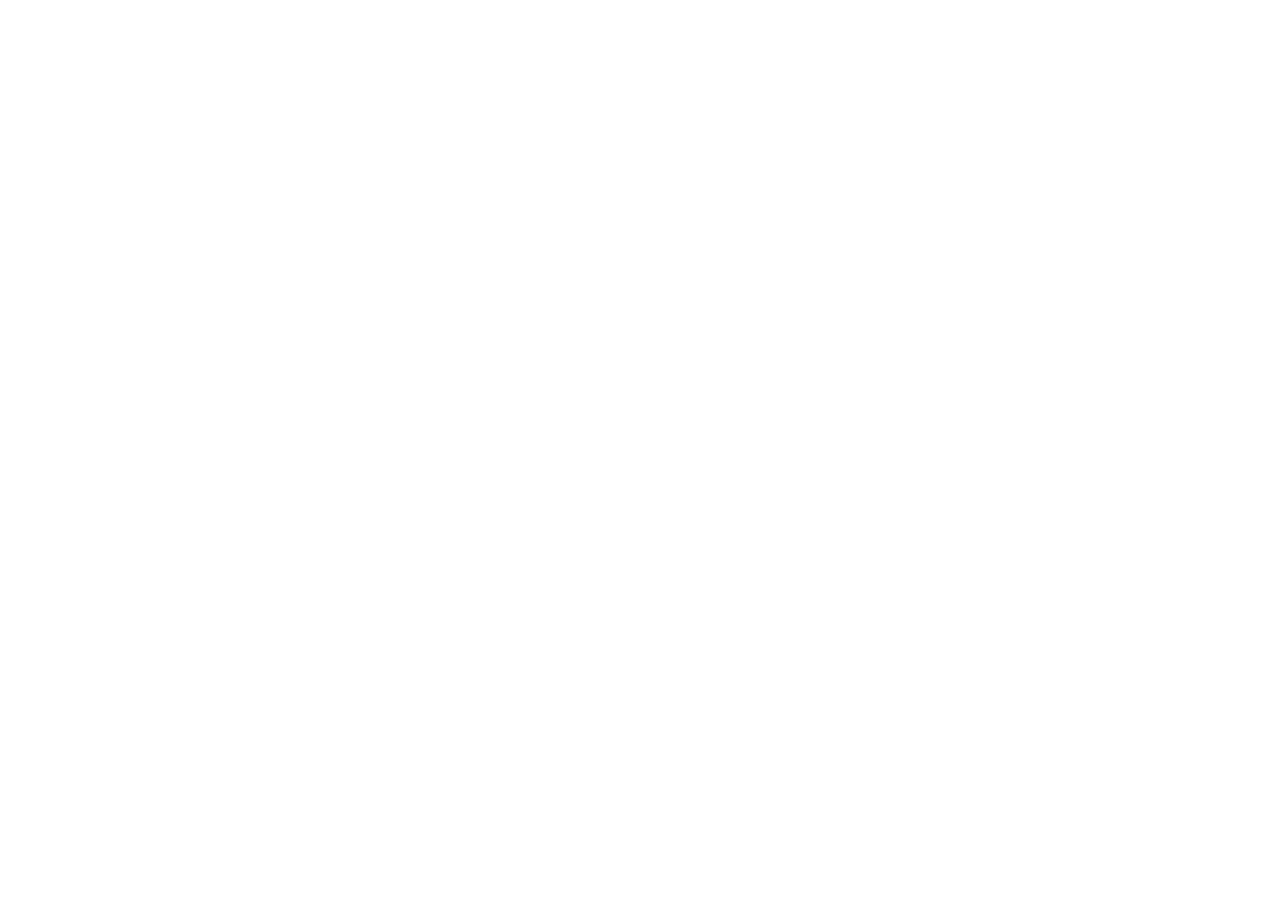
==== commit 56f8e7e6: "Replace retired biology exams with redirects to current practice" ====
--- a/index.html
+++ b/index.html
@@ -1,726 +1,8 @@
-<!DOCTYPE html>
-<html lang="vi">
-<head>
-<meta charset="UTF-8" />
-<meta name="viewport" content="width=device-width, initial-scale=1" />
-<title>Ôn tập Sinh học 10 — Sinh học tế bào</title>
-<style>
-  :root{
-    --text:#2C2C2B; --text2:#7D7A75; --canvas:#FFFFFF; --soft:#F9F8F7;
-    --surface2:#F0EFED; --border:#E6E5E3;
-    --blue:#2783DE; --blue-soft:#E5F2FC;
-    --green:#46A171; --green-soft:#E8F1EC;
-    --orange:#D5803B; --orange-soft:#FBEBDE;
-    --red:#E56458; --red-soft:#FCE9E7;
-  }
-  *{box-sizing:border-box}
-  body{margin:0;background:var(--soft);color:var(--text);
-    font:16px/1.5 -apple-system,BlinkMacSystemFont,"Segoe UI",Roboto,Helvetica,Arial,sans-serif;}
-  .wrap{max-width:1000px;margin:0 auto;padding:24px}
-  header.hero{background:var(--canvas);border:1px solid var(--border);border-radius:12px;padding:24px;margin-bottom:16px}
-  h1{font-size:26px;line-height:1.25;margin:0 0 6px}
-  .sub{color:var(--text2);font-size:14px;margin:0}
-  .pill{display:inline-block;background:var(--blue-soft);color:#1a5f9e;border-radius:6px;padding:3px 10px;font-size:13px;font-weight:600;margin-right:8px;margin-top:10px}
-  .card{background:var(--canvas);border:1px solid var(--border);border-radius:12px;padding:24px;margin-bottom:16px}
-  .card h2{font-size:20px;margin:0 0 4px}
-  .card h3{font-size:17px;margin:0 0 12px}
-  .hint{color:var(--text2);font-size:14px;margin:0 0 16px}
-  .grid2{display:grid;grid-template-columns:1fr 1fr;gap:16px}
-  label{display:block;font-size:14px;font-weight:600;margin-bottom:6px}
-  input[type=text],input[type=password],select{width:100%;padding:10px 12px;border:1px solid var(--border);border-radius:8px;font-size:15px;background:var(--canvas);color:var(--text);min-height:44px}
-  input:focus,select:focus,button:focus-visible{outline:2px solid var(--blue);outline-offset:1px}
-  button{font:inherit;font-weight:600;border-radius:8px;border:1px solid var(--border);background:var(--canvas);color:var(--text);padding:11px 18px;min-height:44px;cursor:pointer}
-  button:hover{background:var(--surface2)}
-  button:disabled{opacity:.55;cursor:not-allowed}
-  button.primary{background:var(--blue);border-color:var(--blue);color:#fff}
-  button.primary:hover{background:#1f6fbd}
-  button.ghost{background:transparent}
-  .row{display:flex;gap:8px;flex-wrap:wrap;align-items:flex-end}
-  .q{border-top:1px solid var(--border);padding:16px 0}
-  .q:first-child{border-top:none;padding-top:0}
-  .qhead{display:flex;gap:10px;align-items:flex-start;margin-bottom:10px}
-  .qnum{flex:0 0 auto;background:var(--surface2);border-radius:6px;font-size:13px;font-weight:700;padding:2px 8px;margin-top:2px}
-  .lvtag{font-size:11px;color:var(--text2);font-weight:600;text-transform:uppercase;letter-spacing:.04em}
-  .opts{display:grid;gap:6px;margin-left:44px}
-  .expl{margin-left:44px;margin-top:8px;background:var(--soft);border-left:3px solid var(--blue);border-radius:0 8px 8px 0;padding:10px 14px;font-size:14px;color:#4a4845}
-  @media(max-width:640px){.opts,.expl{margin-left:0}.grid2{grid-template-columns:1fr}}
-  .opt{display:flex;gap:10px;align-items:flex-start;padding:9px 12px;border:1px solid var(--border);border-radius:8px;cursor:pointer;background:var(--canvas)}
-  .opt:hover{background:var(--soft)}
-  .opt input{margin-top:4px;accent-color:var(--blue);width:18px;height:18px;flex:0 0 auto}
-  .opt.correct{background:var(--green-soft);border-color:var(--green)}
-  .opt.wrong{background:var(--red-soft);border-color:var(--red)}
-  table.ds{width:100%;border-collapse:collapse}
-  table.ds td,table.ds th{border-bottom:1px solid var(--border);padding:10px 8px;text-align:left;vertical-align:top;font-size:15px}
-  table.ds th{font-size:13px;color:var(--text2);font-weight:600}
-  table.ds td.tf{width:64px;text-align:center;white-space:nowrap}
-  .ok{color:var(--green);font-weight:700}
-  .no{color:var(--red);font-weight:700}
-  .scorebar{display:grid;grid-template-columns:repeat(3,1fr);gap:12px;margin:4px 0 20px}
-  @media(max-width:640px){.scorebar{grid-template-columns:1fr}}
-  .sc{border:1px solid var(--border);border-radius:10px;padding:16px;text-align:center;background:var(--soft)}
-  .sc .lab{font-size:13px;color:var(--text2)}
-  .sc .val{font-size:28px;font-weight:700;margin-top:4px}
-  .sc.total{background:var(--blue-soft);border-color:#bcdcf7}
-  .sc.total .val{color:#1a5f9e}
-  .attempt{display:inline-block;background:var(--orange-soft);color:#8f5320;border:1px solid #F0D3B6;border-radius:8px;padding:8px 14px;font-weight:700;margin-bottom:16px}
-  pre.summary{background:var(--soft);border:1px solid var(--border);border-radius:8px;padding:16px;white-space:pre-wrap;font:13px/1.7 Menlo,Consolas,monospace;margin:0 0 12px}
-  canvas{max-width:100%;height:auto}
-  .legend{display:flex;gap:16px;flex-wrap:wrap;font-size:13px;color:var(--text2);margin-top:8px}
-  .msg{font-size:14px;margin-top:8px}
-  .msg.err{color:var(--red)}
-  .msg.good{color:var(--green)}
-  .hidden{display:none}
-  .aiout{border:1px solid var(--border);border-radius:10px;padding:16px 20px;background:var(--soft);font-size:15px;line-height:1.65}
-  .aiout h4{margin:18px 0 6px;font-size:16px}
-  .aiout h4:first-child{margin-top:0}
-  .aiout ul{margin:6px 0;padding-left:20px}
-  .spinner{display:inline-block;width:14px;height:14px;border:2px solid var(--border);border-top-color:var(--blue);border-radius:50%;animation:spin .8s linear infinite;vertical-align:-2px;margin-right:6px}
-  @keyframes spin{to{transform:rotate(360deg)}}
-  @media (prefers-reduced-motion: reduce){.spinner{animation:none}}
-  footer{color:var(--text2);font-size:13px;text-align:center;padding:8px 0 32px}
-</style>
-</head>
-<body>
-<div class="wrap">
-
-  <header class="hero">
-    <h1>Ôn tập Sinh học 10 — Chủ đề Sinh học tế bào</h1>
-    <p class="sub">Phần I: 28 câu trắc nghiệm (7,0 điểm) · Phần II: 3 câu Đúng/Sai (3,0 điểm) · Tổng 10,0 điểm</p>
-    <div>
-      <span class="pill">Nhận biết 39%</span><span class="pill">Thông hiểu 29%</span>
-      <span class="pill">Vận dụng 21%</span><span class="pill">Vận dụng cao 11%</span>
-    </div>
-  </header>
-
-  <section class="card">
-    <h2>Thông tin học sinh</h2>
-    <p class="hint">Nhập họ tên và lớp để hệ thống ghi nhận số lượt làm bài (lưu trên trình duyệt này).</p>
-    <div class="grid2">
-      <div><label for="hsName">Họ và tên</label><input id="hsName" type="text" placeholder="Nguyễn Văn A" /></div>
-      <div><label for="hsClass">Lớp</label><input id="hsClass" type="text" placeholder="10A1" /></div>
-    </div>
-    <div class="msg" id="prevInfo"></div>
-  </section>
-
-  <section class="card">
-    <h2>Cấu hình AI (Google Gemini)</h2>
-    <p class="hint">API Key được lưu cục bộ trong trình duyệt của bạn và chỉ gửi tới máy chủ Google khi phân tích kết quả.</p>
-    <div class="grid2">
-      <div><label for="apiKey">API Key</label><input id="apiKey" type="password" placeholder="AIza..." autocomplete="off" /></div>
-      <div><label for="modelSel">Mô hình Gemini</label><select id="modelSel"></select></div>
-    </div>
-    <div class="row" style="margin-top:12px">
-      <button id="saveKey" class="primary">Lưu API Key</button>
-      <button id="refreshModels" class="ghost">Cập nhật danh sách mô hình mới nhất</button>
-      <button id="clearKey" class="ghost">Xoá key</button>
-    </div>
-    <div class="msg" id="keyMsg"></div>
-  </section>
-
-  <section class="card">
-    <h2>Phần I. Trắc nghiệm nhiều phương án lựa chọn</h2>
-    <p class="hint">28 câu · mỗi câu chọn 1 phương án đúng · 0,25 điểm/câu · tổng 7,0 điểm.</p>
-    <div id="p1"></div>
-  </section>
-
-  <section class="card">
-    <h2>Phần II. Trắc nghiệm Đúng/Sai</h2>
-    <p class="hint">3 câu, mỗi câu 4 ý · điểm luỹ tiến: đúng 1 ý = 0,10 · 2 ý = 0,25 · 3 ý = 0,50 · 4 ý = 1,00 điểm · tổng 3,0 điểm.</p>
-    <div id="p2"></div>
-  </section>
-
-  <section class="card">
-    <div class="row">
-      <button id="submitBtn" class="primary">Nộp bài &amp; chấm điểm</button>
-      <button id="resetBtn" class="ghost">Làm lại từ đầu</button>
-    </div>
-    <div class="msg" id="submitMsg"></div>
-  </section>
-
-  <section class="card hidden" id="resultCard">
-    <h2>Kết quả</h2>
-    <div class="attempt" id="attemptLine"></div>
-    <div class="scorebar">
-      <div class="sc"><div class="lab">Phần I (tối đa 7,0)</div><div class="val" id="scP1">–</div></div>
-      <div class="sc"><div class="lab">Phần II (tối đa 3,0)</div><div class="val" id="scP2">–</div></div>
-      <div class="sc total"><div class="lab">Tổng điểm (10,0)</div><div class="val" id="scTotal">–</div></div>
-    </div>
-    <div id="p2detail"></div>
-    <h3 style="margin-top:24px">Năng lực theo mảng kiến thức</h3>
-    <canvas id="chart" width="920" height="320"></canvas>
-    <div class="legend"><span>■ ≥ 80%: vững</span><span>■ 50–79%: cần củng cố</span><span>■ &lt; 50%: cần học lại</span></div>
-    <h3 style="margin-top:24px">Tóm tắt kết quả (để sao chép hoặc chụp lại)</h3>
-    <pre class="summary" id="summaryBox"></pre>
-    <button id="copyBtn" class="ghost">Sao chép tóm tắt</button>
-    <span class="msg" id="copyMsg"></span>
-  </section>
-
-  <section class="card hidden" id="aiCard">
-    <h2>Phân tích &amp; khuyến nghị từ AI</h2>
-    <p class="hint">AI phân tích theo từng phần và từng mảng kiến thức, kèm giải thích ngắn gọn cho các câu làm sai.</p>
-    <div class="row"><button id="aiBtn" class="primary">Phân tích kết quả bằng AI</button></div>
-    <div class="msg" id="aiMsg"></div>
-    <div class="aiout hidden" id="aiOut" style="margin-top:16px"></div>
-  </section>
-
-  <section class="card hidden" id="reviewCard">
-    <h2>Xem lại bài làm &amp; đáp án</h2>
-    <div id="review"></div>
-  </section>
-
-  <footer>Công cụ ôn tập — Trường THPT Đốc Binh Kiều, Cai Lậy.</footer>
-</div>
-<script>
-const AREAS = {
-  HH: "Thành phần hoá học của tế bào",
-  CT: "Cấu trúc tế bào",
-  TD: "Trao đổi chất qua màng",
-  TT: "Thông tin giữa các tế bào",
-  PB: "Chu kì tế bào và phân bào"
-};
-
-const P1 = [
-{q:"Nguyên tố nào sau đây là nguyên tố vi lượng trong tế bào?",o:["Carbon (C).","Iron (Fe).","Hydrogen (H).","Oxygen (O)."],a:1,area:"HH",lv:"Nhận biết",e:"Nguyên tố vi lượng chiếm dưới 0,01% khối lượng cơ thể, gồm Fe, Cu, Zn, Mn, I… Còn C, H, O là nguyên tố đa lượng."},
-{q:"Đơn phân cấu tạo nên phân tử protein là",o:["nucleotide.","glucose.","amino acid.","acid béo."],a:2,area:"HH",lv:"Nhận biết",e:"Protein là đại phân tử đa phân, đơn phân là amino acid nối nhau bằng liên kết peptide."},
-{q:"Hai mạch đơn của phân tử DNA liên kết với nhau bằng loại liên kết nào?",o:["Liên kết peptide.","Liên kết ion.","Liên kết cộng hoá trị.","Liên kết hydrogen."],a:3,area:"HH",lv:"Nhận biết",e:"Các nucleotide trên hai mạch bắt cặp bổ sung A–T (2 liên kết hydrogen) và G–C (3 liên kết hydrogen)."},
-{q:"Thành phần nào sau đây KHÔNG có ở tế bào nhân sơ?",o:["Ribosome.","Nhân có màng bao bọc.","Màng sinh chất.","Tế bào chất."],a:1,area:"CT",lv:"Nhận biết",e:"Tế bào nhân sơ chưa có nhân hoàn chỉnh: vùng nhân chứa DNA dạng vòng, không được bao bọc bởi màng nhân."},
-{q:"Bào quan nào trực tiếp thực hiện quá trình tổng hợp protein trong tế bào?",o:["Lysosome.","Bộ máy Golgi.","Ribosome.","Không bào."],a:2,area:"CT",lv:"Nhận biết",e:"Ribosome là nơi diễn ra dịch mã, lắp ráp các amino acid thành chuỗi polypeptide."},
-{q:"Bào quan là nơi diễn ra các giai đoạn chủ yếu của hô hấp tế bào, tổng hợp phần lớn ATP cho tế bào nhân thực là",o:["ti thể.","lục lạp.","lưới nội chất trơn.","trung thể."],a:0,area:"CT",lv:"Nhận biết",e:"Ti thể có màng kép, là nơi diễn ra chu trình Krebs và chuỗi truyền electron tạo phần lớn ATP."},
-{q:"Theo mô hình khảm động, màng sinh chất được cấu tạo chủ yếu từ",o:["cellulose và protein.","lớp kép phospholipid và protein.","DNA và protein.","glycogen và cholesterol."],a:1,area:"CT",lv:"Nhận biết",e:"Màng sinh chất gồm lớp kép phospholipid với các protein khảm vào (xuyên màng hoặc bám màng), ngoài ra còn có cholesterol, glycoprotein, glycolipid."},
-{q:"Hình thức vận chuyển các chất qua màng từ nơi có nồng độ cao đến nơi có nồng độ thấp và không tiêu tốn năng lượng được gọi là",o:["vận chuyển chủ động.","nhập bào.","xuất bào.","vận chuyển thụ động."],a:3,area:"TD",lv:"Nhận biết",e:"Vận chuyển thụ động (khuếch tán đơn giản, khuếch tán tăng cường, thẩm thấu) diễn ra theo chiều gradient nồng độ, không tiêu tốn ATP."},
-{q:"Quá trình truyền thông tin giữa các tế bào diễn ra theo trình tự ba giai đoạn nào?",o:["Truyền tin nội bào → tiếp nhận → đáp ứng.","Tiếp nhận → truyền tin nội bào → đáp ứng.","Đáp ứng → tiếp nhận → truyền tin nội bào.","Tiếp nhận → đáp ứng → truyền tin nội bào."],a:1,area:"TT",lv:"Nhận biết",e:"Ba giai đoạn: tiếp nhận tín hiệu nhờ thụ thể → truyền tin nội bào qua các phân tử trung gian → đáp ứng của tế bào."},
-{q:"Kì trung gian của chu kì tế bào gồm các pha lần lượt là",o:["G1 → S → G2.","S → G1 → G2.","G1 → G2 → S.","S → G2 → G1."],a:0,area:"PB",lv:"Nhận biết",e:"Kì trung gian gồm pha G1 (sinh trưởng), pha S (nhân đôi DNA và nhiễm sắc thể), pha G2 (chuẩn bị cho phân bào)."},
-{q:"Trong nguyên phân, các nhiễm sắc thể kép co xoắn cực đại và xếp thành một hàng trên mặt phẳng xích đạo của thoi phân bào ở",o:["kì đầu.","kì giữa.","kì sau.","kì cuối."],a:1,area:"PB",lv:"Nhận biết",e:"Đặc trưng của kì giữa nguyên phân là nhiễm sắc thể kép co xoắn cực đại, xếp thành một hàng ở mặt phẳng xích đạo."},
-{q:"Nước có khả năng hoà tan được nhiều chất trong tế bào chủ yếu là do",o:["phân tử nước có kích thước rất nhỏ.","phân tử nước có tính phân cực.","nước có nhiệt dung riêng cao.","nước có thể tồn tại ở ba trạng thái."],a:1,area:"HH",lv:"Thông hiểu",e:"Đôi electron dùng chung bị lệch về phía oxygen làm phân tử nước phân cực, nên nước bao quanh và hoà tan tốt các chất phân cực, chất dạng ion."},
-{q:"Khi đun nóng, protein bị biến tính và mất chức năng sinh học chủ yếu là do",o:["toàn bộ liên kết peptide trong chuỗi polypeptide bị phá vỡ.","thành phần các amino acid bị thay đổi.","cấu trúc không gian đặc trưng của protein bị phá vỡ.","protein bị hoà tan hết vào nước."],a:2,area:"HH",lv:"Thông hiểu",e:"Nhiệt độ cao phá vỡ các liên kết yếu duy trì cấu trúc bậc 2, 3, 4 khiến protein mất cấu hình không gian đặc trưng, do đó mất chức năng."},
-{q:"Tế bào tuyến tuỵ tiết rất nhiều enzyme tiêu hoá ra ngoài tế bào. Bào quan nào sau đây phát triển mạnh nhất ở tế bào này?",o:["Lưới nội chất hạt.","Lưới nội chất trơn.","Lysosome.","Trung thể."],a:0,area:"CT",lv:"Thông hiểu",e:"Enzyme tiêu hoá bản chất là protein tiết, được tổng hợp trên ribosome gắn với lưới nội chất hạt rồi chuyển sang bộ máy Golgi để hoàn thiện và xuất bào."},
-{q:"Chức năng chủ yếu của bộ máy Golgi trong tế bào là",o:["tổng hợp phần lớn ATP cho tế bào.","phân giải các bào quan già và chất độc.","nhân đôi DNA của tế bào.","thu nhận, hoàn thiện, đóng gói và phân phối sản phẩm."],a:3,area:"CT",lv:"Thông hiểu",e:"Golgi được ví như phân xưởng hoàn thiện – đóng gói – phân phối protein và lipid nhận từ lưới nội chất."},
-{q:"Chất nào sau đây khuếch tán trực tiếp qua lớp kép phospholipid của màng sinh chất dễ dàng nhất?",o:["Ion Na⁺.","Khí O₂.","Glucose.","Amino acid."],a:1,area:"TD",lv:"Thông hiểu",e:"O₂ là phân tử nhỏ, không phân cực nên tan được trong phần đuôi kị nước và khuếch tán trực tiếp; ion và chất phân cực phải đi qua protein vận chuyển."},
-{q:"Đặt tế bào hồng cầu người vào dung dịch nhược trương thì hiện tượng nào sau đây xảy ra?",o:["Tế bào mất nước và teo lại.","Tế bào không thay đổi vì có thành tế bào bảo vệ.","Tế bào hút nước, trương lên và có thể bị vỡ.","Tế bào xảy ra hiện tượng co nguyên sinh."],a:2,area:"TD",lv:"Thông hiểu",e:"Môi trường nhược trương có nồng độ chất tan thấp hơn trong tế bào nên nước thẩm thấu vào; hồng cầu không có thành tế bào nên có thể vỡ (hiện tượng tan bào)."},
-{q:"Thụ thể tiếp nhận các hormone steroid (tan trong lipid) thường nằm ở vị trí nào của tế bào đích?",o:["Bên trong tế bào (tế bào chất hoặc nhân).","Trên bề mặt ngoài màng sinh chất.","Trên thành tế bào.","Trong khoang của lysosome."],a:0,area:"TT",lv:"Thông hiểu",e:"Hormone steroid tan trong lipid nên khuếch tán qua màng sinh chất và liên kết với thụ thể nằm trong tế bào chất hoặc trong nhân."},
-{q:"Kết thúc quá trình nguyên phân, từ một tế bào mẹ có bộ nhiễm sắc thể 2n tạo ra",o:["2 tế bào con có bộ nhiễm sắc thể n.","4 tế bào con có bộ nhiễm sắc thể n.","2 tế bào con có bộ nhiễm sắc thể 2n giống tế bào mẹ.","4 tế bào con có bộ nhiễm sắc thể 2n."],a:2,area:"PB",lv:"Thông hiểu",e:"Nguyên phân giữ nguyên bộ nhiễm sắc thể: 1 tế bào mẹ 2n tạo 2 tế bào con 2n giống nhau và giống tế bào mẹ."},
-{q:"Vì sao khi cơ thể sốt cao kéo dài trên 42 °C thì rất nguy hiểm?",o:["Vì nước trong tế bào bị bay hơi hết.","Vì các enzyme (bản chất protein) bị biến tính, mất hoạt tính xúc tác.","Vì DNA trong nhân bị phân huỷ hoàn toàn.","Vì màng sinh chất bị hoá rắn, ngừng trao đổi chất."],a:1,area:"HH",lv:"Vận dụng",e:"Enzyme là protein; nhiệt độ quá cao làm biến tính enzyme, các phản ứng chuyển hoá trong tế bào bị rối loạn nghiêm trọng."},
-{q:"Vì sao tế bào có kích thước nhỏ thì trao đổi chất với môi trường hiệu quả hơn tế bào có kích thước lớn?",o:["Vì tế bào nhỏ có nhiều bào quan hơn.","Vì tế bào nhỏ chứa nhiều nước hơn.","Vì tế bào nhỏ có tỉ lệ diện tích bề mặt trên thể tích (S/V) lớn hơn.","Vì tế bào nhỏ có màng sinh chất dày hơn."],a:2,area:"CT",lv:"Vận dụng",e:"Tỉ lệ S/V càng lớn thì diện tích màng phục vụ cho mỗi đơn vị thể tích càng nhiều, tốc độ trao đổi chất và khuếch tán trong tế bào càng nhanh."},
-{q:"Rau bị héo, khi ngâm vào nước sạch một thời gian thì tươi trở lại. Giải thích nào sau đây đúng?",o:["Nước sạch là môi trường nhược trương so với dịch bào nên nước thẩm thấu vào làm tế bào trương nước.","Nước sạch là môi trường ưu trương nên tế bào hút được chất khoáng.","Nước cung cấp trực tiếp ATP giúp tế bào phục hồi.","Nước làm tan thành cellulose khiến lá mềm trở lại."],a:0,area:"TD",lv:"Vận dụng",e:"Dịch bào có nồng độ chất tan cao hơn nước sạch nên nước thẩm thấu vào không bào, tế bào trương lên, mô lá căng và rau tươi trở lại."},
-{q:"Khi muối dưa, người ta thường xát muối vào rau. Cơ sở khoa học của việc này là",o:["muối cung cấp khoáng cho vi khuẩn lactic phát triển nhanh.","môi trường ưu trương làm tế bào rau tiết dịch và làm vi sinh vật gây thối mất nước, bị ức chế.","muối phá vỡ thành cellulose của tế bào rau.","dung dịch muối là môi trường nhược trương giúp rau hút nước, giòn hơn."],a:1,area:"TD",lv:"Vận dụng",e:"Dung dịch muối đậm đặc là môi trường ưu trương: nước từ tế bào rau đi ra tạo dịch cho vi khuẩn lactic lên men, đồng thời vi sinh vật gây thối bị mất nước nên bị ức chế."},
-{q:"Ở người mắc đái tháo đường type 2, nồng độ insulin trong máu có thể bình thường hoặc cao nhưng tế bào vẫn hấp thu glucose kém. Nguyên nhân chủ yếu liên quan đến giai đoạn nào của quá trình truyền tin?",o:["Giai đoạn tiếp nhận: thụ thể insulin giảm số lượng hoặc giảm đáp ứng với tín hiệu.","Giai đoạn tạo tín hiệu: tuyến tuỵ hoàn toàn ngừng tiết insulin.","Giai đoạn phân giải insulin trong lysosome.","Giai đoạn nhân đôi DNA của tế bào đích."],a:0,area:"TT",lv:"Vận dụng",e:"Đái tháo đường type 2 gắn với tính kháng insulin: thụ thể insulin trên tế bào đích giảm số lượng hoặc giảm nhạy cảm nên tín hiệu không được tiếp nhận hiệu quả."},
-{q:"Một tế bào sinh dưỡng của loài có 2n = 8 thực hiện nguyên phân liên tiếp 3 lần. Số tế bào con tạo thành và bộ nhiễm sắc thể của mỗi tế bào con là",o:["6 tế bào, mỗi tế bào có 8 nhiễm sắc thể.","8 tế bào, mỗi tế bào có 4 nhiễm sắc thể.","8 tế bào, mỗi tế bào có 8 nhiễm sắc thể.","16 tế bào, mỗi tế bào có 8 nhiễm sắc thể."],a:2,area:"PB",lv:"Vận dụng",e:"Số tế bào con = 2³ = 8. Nguyên phân giữ nguyên bộ nhiễm sắc thể nên mỗi tế bào con vẫn có 2n = 8 nhiễm sắc thể."},
-{q:"Tế bào thần kinh duy trì nồng độ K⁺ bên trong cao hơn và Na⁺ bên trong thấp hơn so với bên ngoài. Nếu dùng chất ức chế hoàn toàn hô hấp tế bào thì điều gì xảy ra?",o:["Sự chênh lệch nồng độ vẫn được giữ nguyên vì bơm Na⁺/K⁺ không cần năng lượng.","Chênh lệch nồng độ tăng lên do khuếch tán mạnh hơn.","Bơm Na⁺/K⁺ thiếu ATP nên ngừng hoạt động, chênh lệch nồng độ hai ion giảm dần.","Tế bào chuyển sang vận chuyển các ion bằng thẩm thấu."],a:2,area:"TD",lv:"Vận dụng cao",e:"Gradient Na⁺/K⁺ được duy trì nhờ bơm Na⁺/K⁺ vận chuyển chủ động, tiêu tốn ATP. Thiếu ATP, bơm ngừng hoạt động, các ion khuếch tán thụ động làm gradient mất dần."},
-{q:"Tế bào ung thư phân chia liên tục, không kiểm soát. Nguyên nhân ở cấp độ chu kì tế bào là",o:["tế bào ung thư chuyển từ nguyên phân sang giảm phân.","các điểm kiểm soát chu kì tế bào bị hỏng nên tế bào vẫn vượt qua dù DNA sai hỏng hoặc tín hiệu không phù hợp.","tế bào ung thư không cần nhân đôi DNA trước khi phân chia.","tế bào ung thư có số lượng ti thể nhiều hơn bình thường."],a:1,area:"PB",lv:"Vận dụng cao",e:"Các điểm kiểm soát (G1, G2, điểm kiểm soát thoi phân bào) bị rối loạn do đột biến khiến tế bào phân chia liên tục, tích luỹ sai hỏng và tạo khối u."},
-{q:"Ở một loài có 2n = 8, khi giảm phân bình thường và không xảy ra trao đổi chéo, số loại giao tử tối đa khác nhau về nguồn gốc nhiễm sắc thể có thể tạo ra là",o:["8.","16.","4.","32."],a:1,area:"PB",lv:"Vận dụng cao",e:"2n = 8 nên n = 4 cặp nhiễm sắc thể tương đồng. Mỗi cặp phân li độc lập cho 2 khả năng, số loại giao tử tối đa = 2⁴ = 16."}
-];
-
-const P2 = [
-{stem:"Khi nói về cấu trúc màng sinh chất và sự vận chuyển các chất qua màng, mỗi nhận định sau đây là Đúng hay Sai?",area:"TD",items:[
- {t:"Màng sinh chất được cấu tạo từ lớp kép phospholipid với các phân tử protein khảm vào.",a:true,e:"Đúng theo mô hình khảm động của Singer và Nicolson."},
- {t:"Vận chuyển chủ động các chất ngược chiều gradient nồng độ cần protein vận chuyển và tiêu tốn năng lượng ATP.",a:true,e:"Đây là đặc điểm cơ bản của vận chuyển chủ động, ví dụ bơm Na⁺/K⁺."},
- {t:"Các phân tử khí O₂ và CO₂ có thể khuếch tán trực tiếp qua lớp kép phospholipid.",a:true,e:"O₂ và CO₂ là phân tử nhỏ, không phân cực nên khuếch tán đơn giản qua lớp kép lipid."},
- {t:"Khi đặt tế bào thực vật vào dung dịch ưu trương, tế bào sẽ hút nước, trương lên và bị vỡ.",a:false,e:"Sai. Trong môi trường ưu trương, tế bào thực vật mất nước và xảy ra co nguyên sinh; ngoài ra thành cellulose giúp tế bào không bị vỡ."}
-]},
-{stem:"Khi nói về thành phần hoá học của tế bào, mỗi nhận định sau đây là Đúng hay Sai?",area:"HH",items:[
- {t:"Nước chiếm tỉ lệ lớn nhất trong khối lượng tươi của tế bào và là dung môi hoà tan nhiều chất.",a:true,e:"Nước thường chiếm khoảng 70–90% khối lượng tươi và là dung môi, môi trường phản ứng của tế bào."},
- {t:"Tinh bột và cellulose đều được cấu tạo từ đơn phân là glucose.",a:true,e:"Cả hai đều là polysaccharide của glucose, chỉ khác nhau về kiểu liên kết glycosidic nên chức năng khác nhau."},
- {t:"Mọi phân tử protein trong tế bào đều có cấu trúc không gian bậc 4.",a:false,e:"Sai. Chỉ những protein gồm từ hai chuỗi polypeptide trở lên mới có cấu trúc bậc 4 (ví dụ hemoglobin)."},
- {t:"Trong phân tử DNA mạch kép, A liên kết với T bằng 2 liên kết hydrogen và G liên kết với C bằng 3 liên kết hydrogen.",a:true,e:"Đây là nguyên tắc bổ sung trong cấu trúc xoắn kép của DNA."}
-]},
-{stem:"Khi nói về chu kì tế bào và quá trình phân bào, mỗi nhận định sau đây là Đúng hay Sai?",area:"PB",items:[
- {t:"Chu kì tế bào gồm kì trung gian và quá trình phân bào (pha M).",a:true,e:"Chu kì tế bào ở sinh vật nhân thực gồm kì trung gian (G1, S, G2) và pha M (phân chia nhân và phân chia tế bào chất)."},
- {t:"DNA được nhân đôi ở pha S của kì trung gian.",a:true,e:"Pha S là pha tổng hợp (synthesis), nơi DNA nhân đôi làm nhiễm sắc thể đơn thành nhiễm sắc thể kép."},
- {t:"Kết thúc giảm phân I, mỗi tế bào con có bộ nhiễm sắc thể đơn bội (n) ở trạng thái kép.",a:true,e:"Giảm phân I là phân bào giảm nhiễm: hai nhiễm sắc thể kép trong cặp tương đồng phân li, tạo tế bào con có n nhiễm sắc thể kép."},
- {t:"Nguyên phân tạo ra các tế bào con có bộ nhiễm sắc thể giảm đi một nửa so với tế bào mẹ.",a:false,e:"Sai. Giảm một nửa bộ nhiễm sắc thể là đặc điểm của giảm phân; nguyên phân giữ nguyên bộ nhiễm sắc thể 2n."}
-]}
-];
-
-/* ================= STATE & HELPERS ================= */
-const LS = {key:"sh10_tb_apikey", model:"sh10_tb_model", attempts:"sh10_tb_attempts", info:"sh10_tb_info"};
-const LETTER = ["A","B","C","D"];
-const SUB = ["a","b","c","d"];
-const DEFAULT_MODELS = [
-  "gemini-3.1-pro",
-  "gemini-3.6-flash",
-  "gemini-3.5-flash",
-  "gemini-3.5-flash-lite",
-  "gemini-3.1-flash-lite",
-  "gemini-2.5-pro",
-  "gemini-2.5-flash",
-  "gemini-2.5-flash-lite"
-];
-let graded = null;
-const $ = (id) => document.getElementById(id);
-const fmt = (n) => n.toFixed(2).replace(".", ",");
-function esc(s){return String(s).replace(/[&<>"]/g, c=>({"&":"&amp;","<":"&lt;",">":"&gt;",'"':"&quot;"}[c]));}
-
-/* ================= RENDER ĐỀ ================= */
-function renderExam(){
-  $("p1").innerHTML = P1.map((it,i)=>{
-    const opts = it.o.map((o,j)=>
-      '<label class="opt" data-q="'+i+'" data-o="'+j+'">'+
-      '<input type="radio" name="q'+i+'" value="'+j+'" />'+
-      '<span><strong>'+LETTER[j]+'.</strong> '+esc(o)+'</span></label>').join("");
-    return '<div class="q" id="q'+i+'">'+
-      '<div class="qhead"><span class="qnum">Câu '+(i+1)+'</span>'+
-      '<span><span class="qtext">'+esc(it.q)+'</span><br><span class="lvtag">'+it.lv+' · '+AREAS[it.area]+'</span></span></div>'+
-      '<div class="opts">'+opts+'</div><div class="expl hidden" id="e1_'+i+'"></div></div>';
-  }).join("");
-
-  $("p2").innerHTML = P2.map((c,i)=>{
-    const rows = c.items.map((it,j)=>
-      '<tr><td><strong>'+SUB[j]+')</strong> '+esc(it.t)+'<div class="expl hidden" id="e2_'+i+'_'+j+'" style="margin-left:0"></div></td>'+
-      '<td class="tf"><label class="opt" style="justify-content:center;border:none;padding:4px"><input type="radio" name="ds'+i+'_'+j+'" value="D" /></label></td>'+
-      '<td class="tf"><label class="opt" style="justify-content:center;border:none;padding:4px"><input type="radio" name="ds'+i+'_'+j+'" value="S" /></label></td></tr>').join("");
-    return '<div class="q"><div class="qhead"><span class="qnum">Câu '+(i+1)+'</span>'+
-      '<span><span class="qtext">'+esc(c.stem)+'</span><br><span class="lvtag">'+AREAS[c.area]+'</span></span></div>'+
-      '<table class="ds"><thead><tr><th>Nội dung</th><th style="text-align:center">Đúng</th><th style="text-align:center">Sai</th></tr></thead><tbody>'+rows+'</tbody></table></div>';
-  }).join("");
-}
-
-/* ================= CHẤM ĐIỂM ================= */
-const LADDER = [0, 0.1, 0.25, 0.5, 1.0];
-
-function grade(){
-  const p1 = P1.map((it,i)=>{
-    const el = document.querySelector('input[name="q'+i+'"]:checked');
-    const pick = el ? Number(el.value) : null;
-    return {i, pick, correct: pick === it.a, area: it.area, lv: it.lv};
-  });
-  const p1Correct = p1.filter(r=>r.correct).length;
-  const p1Score = p1Correct * 0.25;
-
-  const p2 = P2.map((c,i)=>{
-    const items = c.items.map((it,j)=>{
-      const el = document.querySelector('input[name="ds'+i+'_'+j+'"]:checked');
-      const pick = el ? el.value : null;
-      const picked = pick === null ? null : (pick === "D");
-      return {j, pick: picked, correct: picked !== null && picked === it.a};
-    });
-    const nCorrect = items.filter(x=>x.correct).length;
-    return {i, items, nCorrect, score: LADDER[nCorrect], area: c.area};
-  });
-  const p2Score = p2.reduce((s,c)=>s+c.score,0);
-
-  const areaStat = {};
-  Object.keys(AREAS).forEach(k=>areaStat[k]={correct:0,total:0});
-  p1.forEach(r=>{areaStat[r.area].total++; if(r.correct) areaStat[r.area].correct++;});
-  p2.forEach(c=>{areaStat[c.area].total+=4; areaStat[c.area].correct+=c.nCorrect;});
-
-  const lvStat = {};
-  p1.forEach(r=>{ lvStat[r.lv] = lvStat[r.lv] || {correct:0,total:0}; lvStat[r.lv].total++; if(r.correct) lvStat[r.lv].correct++; });
-
-  return {p1, p2, p1Correct, p1Score, p2Score, total:p1Score+p2Score, areaStat, lvStat};
-}
-
-/* ================= LƯỢT LÀM BÀI ================= */
-function attemptKey(name, cls){
-  return (name.trim().toLowerCase().replace(/\s+/g," ")) + "|" + (cls.trim().toLowerCase().replace(/\s+/g," "));
-}
-function getAttempts(){ try{ return JSON.parse(localStorage.getItem(LS.attempts) || "{}"); }catch(e){ return {}; } }
-function bumpAttempt(name, cls){
-  const all = getAttempts();
-  const k = attemptKey(name, cls);
-  all[k] = (all[k] || 0) + 1;
-  localStorage.setItem(LS.attempts, JSON.stringify(all));
-  return all[k];
-}
-function peekAttempt(name, cls){ return getAttempts()[attemptKey(name, cls)] || 0; }
-
-function showPrevInfo(){
-  const n = $("hsName").value, c = $("hsClass").value;
-  if(!n.trim() || !c.trim()){ $("prevInfo").textContent = ""; return; }
-  const k = peekAttempt(n,c);
-  $("prevInfo").textContent = k > 0
-    ? "Học sinh này đã làm bài " + k + " lần trên trình duyệt này. Lần nộp tiếp theo sẽ là lần thứ " + (k+1) + "."
-    : "Chưa có lượt làm bài nào được ghi nhận cho học sinh này.";
-}
-
-/* ================= BIỂU ĐỒ ================= */
-function drawChart(areaStat){
-  const cv = $("chart"), ctx = cv.getContext("2d");
-  const keys = Object.keys(AREAS);
-  const W = cv.width, H = cv.height;
-  ctx.clearRect(0,0,W,H);
-  ctx.fillStyle = "#FFFFFF"; ctx.fillRect(0,0,W,H);
-  const padL = 260, padR = 70, padT = 24, padB = 24;
-  const plotW = W - padL - padR;
-  const n = keys.length;
-  const rowH = (H - padT - padB) / n;
-  const barH = Math.min(28, rowH * 0.5);
-
-  ctx.strokeStyle = "#E6E5E3"; ctx.lineWidth = 1;
-  ctx.fillStyle = "#7D7A75"; ctx.font = "12px -apple-system, Arial, sans-serif";
-  for(let p=0; p<=100; p+=25){
-    const x = padL + plotW * p/100;
-    ctx.beginPath(); ctx.moveTo(x, padT-6); ctx.lineTo(x, H-padB); ctx.stroke();
-    ctx.textAlign = "center"; ctx.fillText(p+"%", x, H-padB+16);
-  }
-
-  keys.forEach((k,i)=>{
-    const st = areaStat[k];
-    const pct = st.total ? st.correct/st.total*100 : 0;
-    const y = padT + i*rowH + rowH/2;
-    ctx.fillStyle = "#2C2C2B"; ctx.font = "600 13px -apple-system, Arial, sans-serif"; ctx.textAlign = "right";
-    ctx.fillText(AREAS[k], padL - 14, y + 1);
-    ctx.fillStyle = "#7D7A75"; ctx.font = "11px -apple-system, Arial, sans-serif";
-    ctx.fillText(st.correct + "/" + st.total + " ý đúng", padL - 14, y + 16);
-    ctx.fillStyle = "#F0EFED";
-    ctx.fillRect(padL, y - barH/2, plotW, barH);
-    const color = pct >= 80 ? "#46A171" : (pct >= 50 ? "#D5803B" : "#E56458");
-    ctx.fillStyle = color;
-    ctx.fillRect(padL, y - barH/2, Math.max(2, plotW*pct/100), barH);
-    ctx.fillStyle = "#2C2C2B"; ctx.font = "700 13px -apple-system, Arial, sans-serif"; ctx.textAlign = "left";
-    ctx.fillText(Math.round(pct) + "%", padL + plotW + 10, y + 5);
-  });
-}
-
-/* ================= HIỂN THỊ KẾT QUẢ ================= */
-function showResult(g, attemptNo, name, cls){
-  $("resultCard").classList.remove("hidden");
-  $("aiCard").classList.remove("hidden");
-  $("reviewCard").classList.remove("hidden");
-  $("attemptLine").textContent = "Lượt làm bài: lần thứ " + attemptNo;
-  $("scP1").textContent = fmt(g.p1Score);
-  $("scP2").textContent = fmt(g.p2Score);
-  $("scTotal").textContent = fmt(g.total);
-
-  $("p2detail").innerHTML = '<h3>Chi tiết điểm Phần II (luỹ tiến)</h3><table class="ds"><thead><tr><th>Câu</th><th>Số ý đúng</th><th>Điểm</th></tr></thead><tbody>'+
-    g.p2.map(c=>'<tr><td>Câu '+(c.i+1)+'</td><td>'+c.nCorrect+'/4</td><td><strong>'+fmt(c.score)+'</strong></td></tr>').join("")+
-    '</tbody></table>';
-
-  drawChart(g.areaStat);
-
-  P1.forEach((it,i)=>{
-    document.querySelectorAll('.opt[data-q="'+i+'"]').forEach(el=>{
-      const j = Number(el.dataset.o);
-      el.classList.remove("correct","wrong");
-      if(j === it.a) el.classList.add("correct");
-      else if(g.p1[i].pick === j) el.classList.add("wrong");
-      el.querySelector("input").disabled = true;
-    });
-    const ex = $("e1_"+i);
-    ex.classList.remove("hidden");
-    const st = g.p1[i].correct ? '<span class="ok">Đúng.</span> ' : ('<span class="no">Sai.</span> Đáp án đúng: <strong>'+LETTER[it.a]+'</strong>. ');
-    ex.innerHTML = st + esc(it.e);
-  });
-  P2.forEach((c,i)=>{
-    c.items.forEach((it,j)=>{
-      document.querySelectorAll('input[name="ds'+i+'_'+j+'"]').forEach(el=>el.disabled = true);
-      const ex = $("e2_"+i+"_"+j);
-      ex.classList.remove("hidden");
-      const r = g.p2[i].items[j];
-      const st = r.correct ? '<span class="ok">Đúng.</span> ' : ('<span class="no">Sai.</span> Đáp án: <strong>'+(it.a?"Đúng":"Sai")+'</strong>. ');
-      ex.innerHTML = st + esc(it.e);
-    });
-  });
-  $("review").innerHTML = '<p class="hint">Đáp án đúng và giải thích đã được hiển thị trực tiếp dưới từng câu ở Phần I và Phần II phía trên.</p>';
-
-  const wrong1 = g.p1.filter(r=>!r.correct).map(r=>r.i+1);
-  const lines = [];
-  lines.push("KẾT QUẢ ÔN TẬP SINH HỌC 10 — CHỦ ĐỀ SINH HỌC TẾ BÀO");
-  lines.push("Họ và tên: " + name + "   |   Lớp: " + cls);
-  lines.push("Thời điểm nộp: " + new Date().toLocaleString("vi-VN"));
-  lines.push("Lượt làm bài: lần thứ " + attemptNo);
-  lines.push("------------------------------------------------");
-  lines.push("Phần I (28 câu): " + g.p1Correct + "/28 câu đúng — " + fmt(g.p1Score) + "/7,00 điểm");
-  g.p2.forEach(c=>lines.push("Phần II – Câu " + (c.i+1) + ": " + c.nCorrect + "/4 ý đúng — " + fmt(c.score) + " điểm"));
-  lines.push("Phần II tổng: " + fmt(g.p2Score) + "/3,00 điểm");
-  lines.push("TỔNG ĐIỂM: " + fmt(g.total) + "/10,00");
-  lines.push("------------------------------------------------");
-  lines.push("Năng lực theo mảng kiến thức:");
-  Object.keys(AREAS).forEach(k=>{
-    const st = g.areaStat[k];
-    const pct = st.total ? Math.round(st.correct/st.total*100) : 0;
-    lines.push("  · " + AREAS[k] + ": " + st.correct + "/" + st.total + " (" + pct + "%)");
-  });
-  lines.push("Theo mức độ nhận thức (Phần I):");
-  Object.keys(g.lvStat).forEach(k=>lines.push("  · " + k + ": " + g.lvStat[k].correct + "/" + g.lvStat[k].total));
-  lines.push("Các câu Phần I làm sai: " + (wrong1.length ? wrong1.join(", ") : "không có"));
-  $("summaryBox").textContent = lines.join("\n");
-
-  if(typeof $("resultCard").scrollIntoView === "function"){
-    $("resultCard").scrollIntoView({behavior:"smooth", block:"start"});
-  }
-}
-
-/* ================= GEMINI ================= */
-function fillModels(list, selected){
-  const sel = $("modelSel");
-  sel.innerHTML = list.map(m=>'<option value="'+esc(m)+'">'+esc(m)+'</option>').join("");
-  if(selected && list.indexOf(selected) >= 0) sel.value = selected;
-}
-
-async function fetchModelList(key){
-  const res = await fetch("https://generativelanguage.googleapis.com/v1beta/models?pageSize=1000&key=" + encodeURIComponent(key));
-  const data = await res.json();
-  if(!res.ok) throw new Error((data.error && data.error.message) || ("HTTP " + res.status));
-  const models = (data.models || [])
-    .filter(m => (m.supportedGenerationMethods || []).indexOf("generateContent") >= 0)
-    .map(m => m.name.replace(/^models\//, ""))
-    .filter(n => !/embedding|aqa|imagen|veo|tts|image-generation|native-audio|live-/i.test(n));
-  if(!models.length) throw new Error("API Key này không có mô hình sinh văn bản nào khả dụng");
-  return models.sort(rankModel);
-}
-
-function modelScore(n){
-  let s = 0;
-  const v = (n.match(/gemini-(\d+(?:\.\d+)?)/) || [0, 0])[1];
-  s += parseFloat(v) * 100;
-  if(/flash/.test(n)) s += 30;
-  if(/pro/.test(n)) s += 20;
-  if(/lite/.test(n)) s -= 10;
-  if(/preview|exp|thinking|latest-\d/.test(n)) s -= 40;
-  if(/-\d{2}-\d{2}$|-\d{3}$/.test(n)) s -= 15;
-  return s;
-}
-function rankModel(a, b){ return modelScore(b) - modelScore(a) || a.localeCompare(b); }
-
-async function refreshModels(silent){
-  const key = $("apiKey").value.trim();
-  const msg = $("keyMsg");
-  if(!key){
-    if(!silent){ msg.className = "msg err"; msg.textContent = "Vui lòng nhập API Key trước khi cập nhật danh sách mô hình."; }
-    return null;
-  }
-  msg.className = "msg"; msg.innerHTML = '<span class="spinner"></span>Đang lấy danh sách mô hình khả dụng từ Google…';
-  try{
-    const models = await fetchModelList(key);
-    const saved = localStorage.getItem(LS.model);
-    const chosen = (saved && models.indexOf(saved) >= 0) ? saved : models[0];
-    fillModels(models, chosen);
-    localStorage.setItem(LS.model, chosen);
-    msg.className = "msg good";
-    msg.textContent = "Đã cập nhật " + models.length + " mô hình khả dụng cho API Key này. Đang chọn: " + chosen + ".";
-    return models;
-  }catch(err){
-    msg.className = "msg err";
-    msg.textContent = "Không lấy được danh sách mô hình (" + err.message + "). Tạm dùng danh sách dự phòng.";
-    fillModels(DEFAULT_MODELS, localStorage.getItem(LS.model));
-    return null;
-  }
-}
-
-function buildPrompt(g, name, cls, attemptNo){
-  const wrong1 = g.p1.filter(r=>!r.correct).map(r=>{
-    const it = P1[r.i];
-    return "- Câu " + (r.i+1) + " [" + AREAS[it.area] + " · " + it.lv + "]: " + it.q +
-      " | Học sinh chọn: " + (r.pick === null ? "không trả lời" : LETTER[r.pick] + ". " + it.o[r.pick]) +
-      " | Đáp án đúng: " + LETTER[it.a] + ". " + it.o[it.a];
-  }).join("\n");
-  const wrong2 = [];
-  g.p2.forEach(c=>{
-    c.items.forEach((r,j)=>{
-      if(!r.correct){
-        const it = P2[c.i].items[j];
-        wrong2.push("- Câu " + (c.i+1) + SUB[j] + " [" + AREAS[P2[c.i].area] + "]: " + it.t +
-          " | Học sinh chọn: " + (r.pick === null ? "không trả lời" : (r.pick ? "Đúng" : "Sai")) +
-          " | Đáp án đúng: " + (it.a ? "Đúng" : "Sai"));
-      }
-    });
-  });
-  const areas = Object.keys(AREAS).map(k=>{
-    const st = g.areaStat[k];
-    return "- " + AREAS[k] + ": " + st.correct + "/" + st.total + " ý đúng (" + (st.total ? Math.round(st.correct/st.total*100) : 0) + "%)";
-  }).join("\n");
-  const lvs = Object.keys(g.lvStat).map(k=>"- " + k + ": " + g.lvStat[k].correct + "/" + g.lvStat[k].total).join("\n");
-
-  return [
-"Bạn là giáo viên Sinh học THPT giàu kinh nghiệm. Hãy phân tích kết quả bài ôn tập chủ đề Sinh học tế bào (Sinh học 10) của học sinh dưới đây.",
-"Yêu cầu: viết bằng tiếng Việt, chính xác khoa học tuyệt đối, không bịa đặt. Chỉ dùng markdown đơn giản (## tiêu đề, - gạch đầu dòng, **in đậm**).",
-"Cấu trúc bắt buộc:",
-"## 1. Nhận xét chung",
-"## 2. Phân tích theo từng phần (Phần I trắc nghiệm, Phần II đúng/sai)",
-"## 3. Phân tích theo từng mảng kiến thức",
-"## 4. Giải thích ngắn gọn các câu làm sai (mỗi câu 1–2 câu văn, nêu rõ vì sao đáp án đúng là đúng)",
-"## 5. Khuyến nghị và kiến thức cần bổ sung (kèm kế hoạch ôn tập cụ thể)",
-"",
-"THÔNG TIN BÀI LÀM",
-"Học sinh: " + name + " — Lớp: " + cls + " — Lượt làm bài: lần thứ " + attemptNo,
-"Phần I: " + g.p1Correct + "/28 câu đúng = " + fmt(g.p1Score) + "/7,00 điểm",
-"Phần II (thang luỹ tiến 0,1 – 0,25 – 0,5 – 1,0): " + g.p2.map(c=>"Câu "+(c.i+1)+": "+c.nCorrect+"/4 ý = "+fmt(c.score)).join("; ") + " — tổng " + fmt(g.p2Score) + "/3,00",
-"Tổng điểm: " + fmt(g.total) + "/10,00",
-"",
-"KẾT QUẢ THEO MẢNG KIẾN THỨC",
-areas,
-"",
-"KẾT QUẢ THEO MỨC ĐỘ NHẬN THỨC (Phần I)",
-lvs,
-"",
-"CÁC CÂU PHẦN I LÀM SAI",
-(wrong1 || "(không có)"),
-"",
-"CÁC Ý PHẦN II LÀM SAI",
-(wrong2.length ? wrong2.join("\n") : "(không có)")
-  ].join("\n");
-}
-
-function mdToHtml(md){
-  const out = [];
-  let inList = false;
-  md.split("\n").forEach(raw=>{
-    let line = esc(raw.trim());
-    line = line.replace(/\*\*(.+?)\*\*/g, "<strong>$1</strong>");
-    if(/^#{1,6}\s/.test(line)){
-      if(inList){ out.push("</ul>"); inList = false; }
-      out.push("<h4>" + line.replace(/^#{1,6}\s*/, "") + "</h4>");
-    } else if(/^[-*]\s+/.test(line)){
-      if(!inList){ out.push("<ul>"); inList = true; }
-      out.push("<li>" + line.replace(/^[-*]\s+/, "") + "</li>");
-    } else if(line === ""){
-      if(inList){ out.push("</ul>"); inList = false; }
-    } else {
-      if(inList){ out.push("</ul>"); inList = false; }
-      out.push("<p>" + line + "</p>");
-    }
-  });
-  if(inList) out.push("</ul>");
-  return out.join("");
-}
-
-async function callGemini(key, model, prompt){
-  const url = "https://generativelanguage.googleapis.com/v1beta/models/" + encodeURIComponent(model) + ":generateContent?key=" + encodeURIComponent(key);
-  const res = await fetch(url, {
-    method: "POST",
-    headers: {"Content-Type": "application/json"},
-    body: JSON.stringify({
-      contents: [{role: "user", parts: [{text: prompt}]}],
-      generationConfig: {temperature: 0.3, maxOutputTokens: 4096}
-    })
-  });
-  const data = await res.json();
-  if(!res.ok){
-    const e = new Error((data.error && data.error.message) || ("HTTP " + res.status));
-    e.status = res.status;
-    throw e;
-  }
-  const parts = (((data.candidates || [])[0] || {}).content || {}).parts || [];
-  const text = parts.map(p=>p.text || "").join("\n").trim();
-  if(!text) throw new Error("mô hình không trả về nội dung");
-  return text;
-}
-
-function isModelError(err){
-  return err.status === 404 || /no longer available|not found|is not supported|not available|deprecat/i.test(err.message || "");
-}
-
-async function runAI(){
-  if(!graded){ return; }
-  const key = $("apiKey").value.trim();
-  const msg = $("aiMsg"), out = $("aiOut");
-  if(!key){ msg.className = "msg err"; msg.textContent = "Chưa có API Key. Vui lòng nhập và lưu API Key Gemini ở phần Cấu hình AI."; return; }
-  $("aiBtn").disabled = true;
-  const prompt = buildPrompt(graded, graded.name, graded.cls, graded.attemptNo);
-  let model = $("modelSel").value;
-  msg.className = "msg"; msg.innerHTML = '<span class="spinner"></span>Đang phân tích bằng ' + esc(model) + '…';
-  try{
-    let text, usedModel = model, firstErr = null;
-    try{
-      text = await callGemini(key, model, prompt);
-    }catch(err){
-      if(!isModelError(err)) throw err;
-      firstErr = err;
-      msg.innerHTML = '<span class="spinner"></span>Mô hình ' + esc(model) + ' không còn khả dụng. Đang tự tìm mô hình thay thế…';
-      const models = await fetchModelList(key);
-      fillModels(models, models[0]);
-      const candidates = models.filter(m => m !== model).slice(0, 4);
-      for(const m of candidates){
-        try{
-          msg.innerHTML = '<span class="spinner"></span>Đang thử lại với ' + esc(m) + '…';
-          text = await callGemini(key, m, prompt);
-          usedModel = m;
-          break;
-        }catch(e2){
-          if(!isModelError(e2)) throw e2;
-        }
-      }
-      if(!text) throw firstErr;
-      $("modelSel").value = usedModel;
-      localStorage.setItem(LS.model, usedModel);
-    }
-    out.innerHTML = mdToHtml(text);
-    out.classList.remove("hidden");
-    msg.className = "msg good";
-    msg.textContent = "Phân tích xong bằng mô hình " + usedModel + "." +
-      (usedModel !== model ? " (Đã tự động chuyển sang mô hình này vì " + model + " không còn khả dụng.)" : "");
-  }catch(err){
-    msg.className = "msg err";
-    msg.textContent = isModelError(err)
-      ? ("Mô hình " + model + " không khả dụng với API Key này. Hãy bấm “Cập nhật danh sách mô hình mới nhất” rồi chọn một mô hình trong danh sách. Chi tiết: " + err.message)
-      : ("Lỗi khi gọi AI: " + err.message + ". Hãy kiểm tra API Key và kết nối mạng.");
-  }finally{
-    $("aiBtn").disabled = false;
-  }
-}
-
-/* ================= SỰ KIỆN ================= */
-function init(){
-  renderExam();
-  fillModels(DEFAULT_MODELS, localStorage.getItem(LS.model));
-  const savedKey = localStorage.getItem(LS.key);
-  if(savedKey){
-    $("apiKey").value = savedKey;
-    $("keyMsg").className = "msg good";
-    $("keyMsg").textContent = "Đã tải API Key đã lưu trên trình duyệt này.";
-    refreshModels(true);
-  }
-  try{
-    const info = JSON.parse(localStorage.getItem(LS.info) || "{}");
-    if(info.name) $("hsName").value = info.name;
-    if(info.cls) $("hsClass").value = info.cls;
-  }catch(e){}
-  showPrevInfo();
-
-  $("hsName").addEventListener("input", showPrevInfo);
-  $("hsClass").addEventListener("input", showPrevInfo);
-
-  $("saveKey").addEventListener("click", ()=>{
-    const k = $("apiKey").value.trim();
-    if(!k){ $("keyMsg").className = "msg err"; $("keyMsg").textContent = "Chưa nhập API Key."; return; }
-    localStorage.setItem(LS.key, k);
-    localStorage.setItem(LS.model, $("modelSel").value);
-    refreshModels();
-  });
-  $("clearKey").addEventListener("click", ()=>{
-    localStorage.removeItem(LS.key);
-    $("apiKey").value = "";
-    $("keyMsg").className = "msg"; $("keyMsg").textContent = "Đã xoá API Key khỏi trình duyệt.";
-  });
-  $("modelSel").addEventListener("change", ()=>localStorage.setItem(LS.model, $("modelSel").value));
-  $("refreshModels").addEventListener("click", ()=>refreshModels());
-
-  $("submitBtn").addEventListener("click", ()=>{
-    const name = $("hsName").value.trim(), cls = $("hsClass").value.trim();
-    const sm = $("submitMsg");
-    if(!name || !cls){ sm.className = "msg err"; sm.textContent = "Vui lòng nhập họ tên và lớp trước khi nộp bài."; return; }
-    const unanswered = P1.filter((_,i)=>!document.querySelector('input[name="q'+i+'"]:checked')).length;
-    let unanswered2 = 0;
-    P2.forEach((c,i)=>c.items.forEach((_,j)=>{ if(!document.querySelector('input[name="ds'+i+'_'+j+'"]:checked')) unanswered2++; }));
-    if(unanswered + unanswered2 > 0){
-      const ok = confirm("Còn " + unanswered + " câu Phần I và " + unanswered2 + " ý Phần II chưa trả lời. Vẫn nộp bài?");
-      if(!ok) return;
-    }
-    const g = grade();
-    const attemptNo = bumpAttempt(name, cls);
-    localStorage.setItem(LS.info, JSON.stringify({name, cls}));
-    g.name = name; g.cls = cls; g.attemptNo = attemptNo;
-    graded = g;
-    sm.className = "msg good"; sm.textContent = "Đã nộp bài và chấm điểm.";
-    $("submitBtn").disabled = true;
-    showResult(g, attemptNo, name, cls);
-    showPrevInfo();
-  });
-
-  $("resetBtn").addEventListener("click", ()=>location.reload());
-
-  $("copyBtn").addEventListener("click", async ()=>{
-    try{
-      await navigator.clipboard.writeText($("summaryBox").textContent);
-      $("copyMsg").className = "msg good"; $("copyMsg").textContent = "Đã sao chép tóm tắt.";
-    }catch(e){
-      $("copyMsg").className = "msg err"; $("copyMsg").textContent = "Không sao chép được, hãy bôi đen và copy thủ công.";
-    }
-  });
-
-  $("aiBtn").addEventListener("click", runAI);
-}
-document.addEventListener("DOMContentLoaded", init);
-</script>
-</body>
-</html>
+<!doctype html>
+<html lang="vi"><head><meta charset="utf-8"><meta name="viewport" content="width=device-width,initial-scale=1"><title>Chuyển đến ôn tập Sinh học 10</title><meta name="robots" content="noindex"><link rel="canonical" href="https://vvbhaidocbinhkieucailay-lang.github.io/on-tap-cong-nghe-12/sinh-10/"><style>body{font:18px/1.6 system-ui,sans-serif;max-width:600px;margin:12vh auto;padding:24px;color:#184d2b}a{color:#176b3a}</style></head><body><h1>Ôn tập Sinh học 10</h1><p>Trang làm bài đã chuyển sang địa chỉ hiện tại.</p><p><a id="link-moi" href="https://vvbhaidocbinhkieucailay-lang.github.io/on-tap-cong-nghe-12/sinh-10/?made=102">Mở trang ôn tập</a></p><script>
+const base="https://vvbhaidocbinhkieucailay-lang.github.io/on-tap-cong-nghe-12/sinh-10/";
+const code=new URLSearchParams(location.search).get('made')==='103'?'103':'102';
+const target=base+'?made='+code;
+document.getElementById('link-moi').href=target;
+location.replace(target);
+</script></body></html>
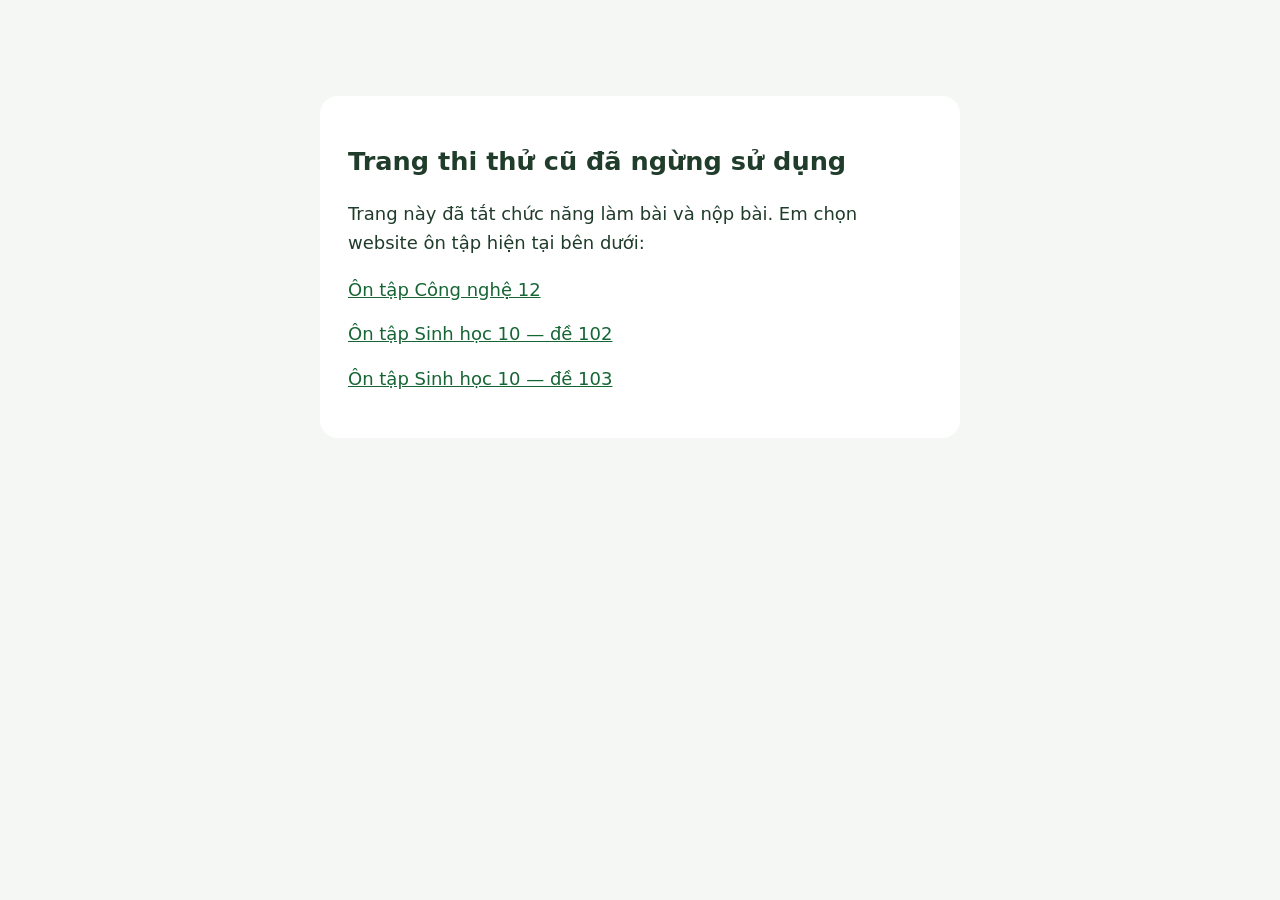
==== commit 26fa2938: "Disable retired exam pages and remove automatic redirects" ====
--- a/index.html
+++ b/index.html
@@ -1,8 +1,2 @@
 <!doctype html>
-<html lang="vi"><head><meta charset="utf-8"><meta name="viewport" content="width=device-width,initial-scale=1"><title>Chuyển đến ôn tập Sinh học 10</title><meta name="robots" content="noindex"><link rel="canonical" href="https://vvbhaidocbinhkieucailay-lang.github.io/on-tap-cong-nghe-12/sinh-10/"><style>body{font:18px/1.6 system-ui,sans-serif;max-width:600px;margin:12vh auto;padding:24px;color:#184d2b}a{color:#176b3a}</style></head><body><h1>Ôn tập Sinh học 10</h1><p>Trang làm bài đã chuyển sang địa chỉ hiện tại.</p><p><a id="link-moi" href="https://vvbhaidocbinhkieucailay-lang.github.io/on-tap-cong-nghe-12/sinh-10/?made=102">Mở trang ôn tập</a></p><script>
-const base="https://vvbhaidocbinhkieucailay-lang.github.io/on-tap-cong-nghe-12/sinh-10/";
-const code=new URLSearchParams(location.search).get('made')==='103'?'103':'102';
-const target=base+'?made='+code;
-document.getElementById('link-moi').href=target;
-location.replace(target);
-</script></body></html>
+<html lang="vi"><head><meta charset="utf-8"><meta name="viewport" content="width=device-width,initial-scale=1"><meta name="robots" content="noindex"><title>Trang thi thử cũ đã ngừng sử dụng</title><style>body{font:18px/1.6 system-ui,sans-serif;max-width:640px;margin:8vh auto;padding:24px;color:#203c2b;background:#f4f7f4}main{background:white;padding:28px;border-radius:18px}h1{font-size:1.6rem}a{display:block;color:#166534;margin:16px 0}</style></head><body><main><h1>Trang thi thử cũ đã ngừng sử dụng</h1><p>Trang này đã tắt chức năng làm bài và nộp bài. Em chọn website ôn tập hiện tại bên dưới:</p><nav aria-label="Website ôn tập hiện tại"><a href="https://vvbhaidocbinhkieucailay-lang.github.io/on-tap-cong-nghe-12/">Ôn tập Công nghệ 12</a><a href="https://vvbhaidocbinhkieucailay-lang.github.io/on-tap-cong-nghe-12/sinh-10/?made=102">Ôn tập Sinh học 10 — đề 102</a><a href="https://vvbhaidocbinhkieucailay-lang.github.io/on-tap-cong-nghe-12/sinh-10/?made=103">Ôn tập Sinh học 10 — đề 103</a></nav></main></body></html>
